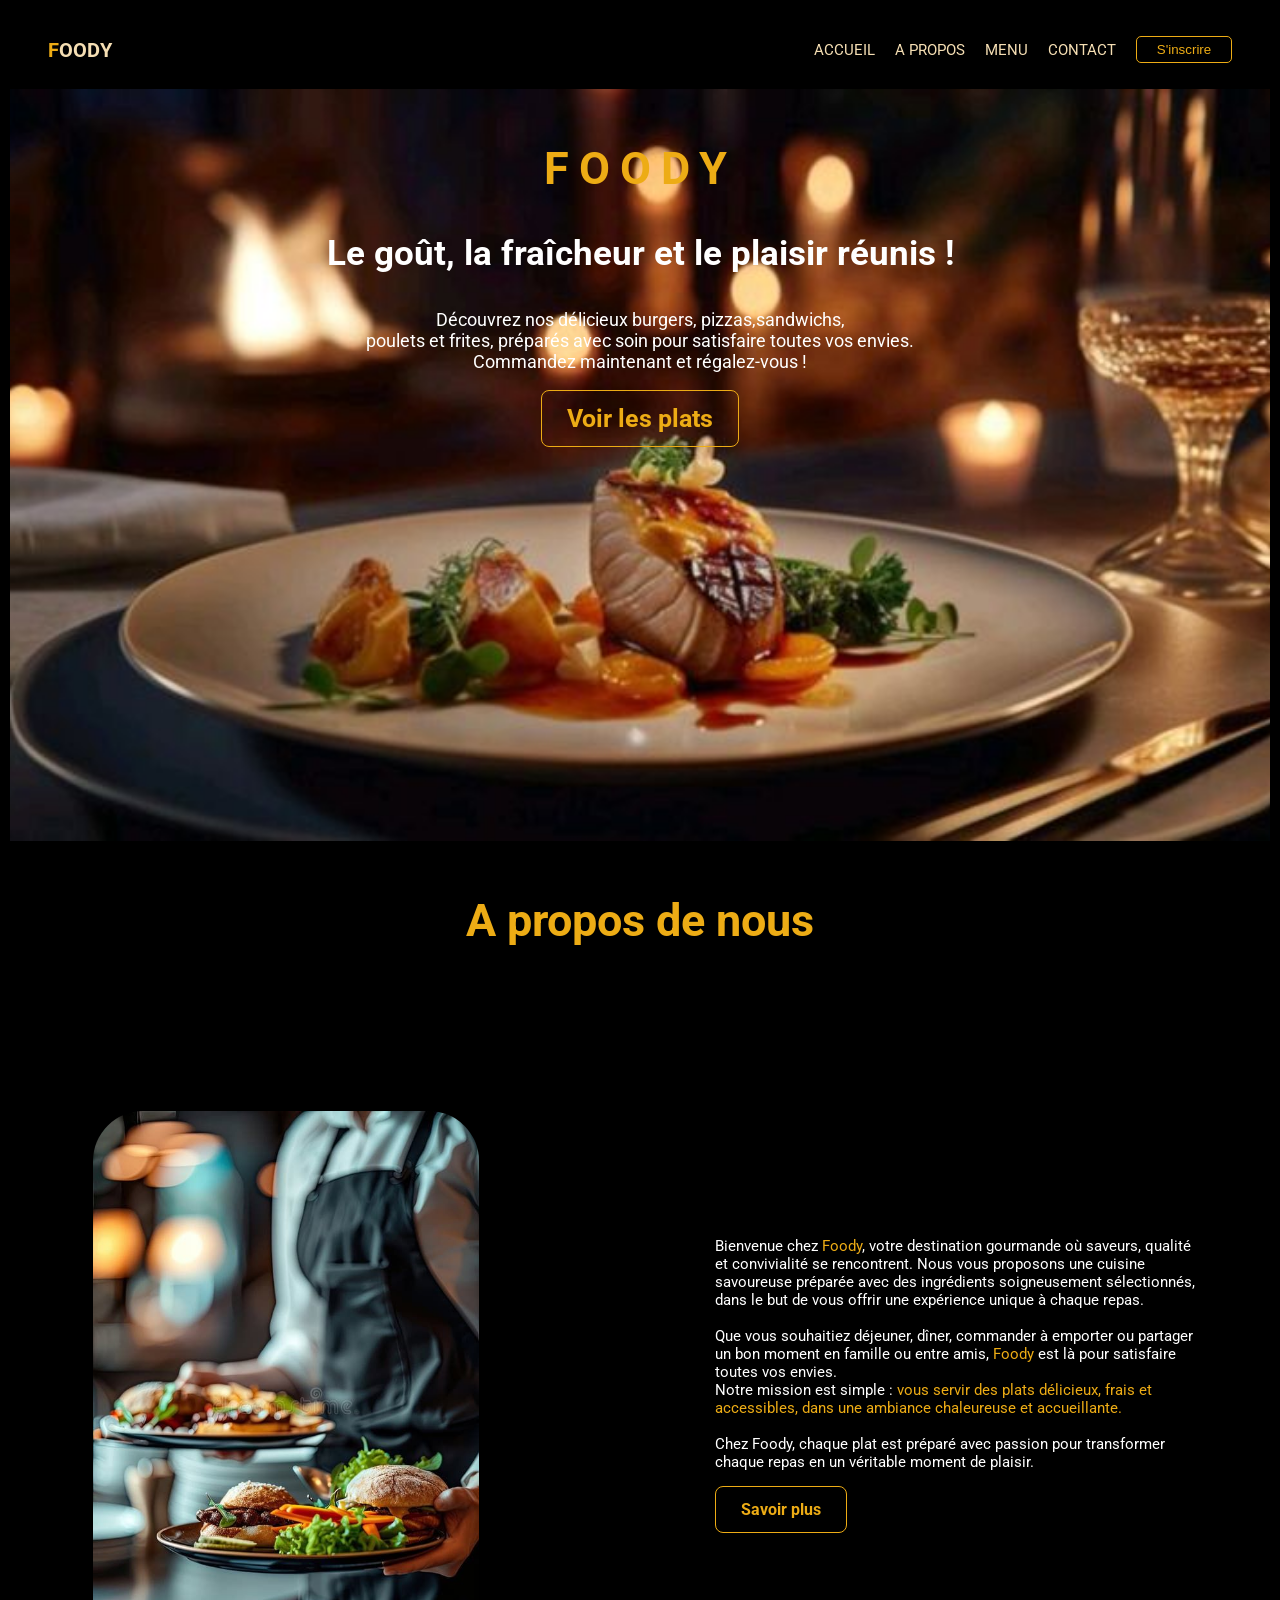
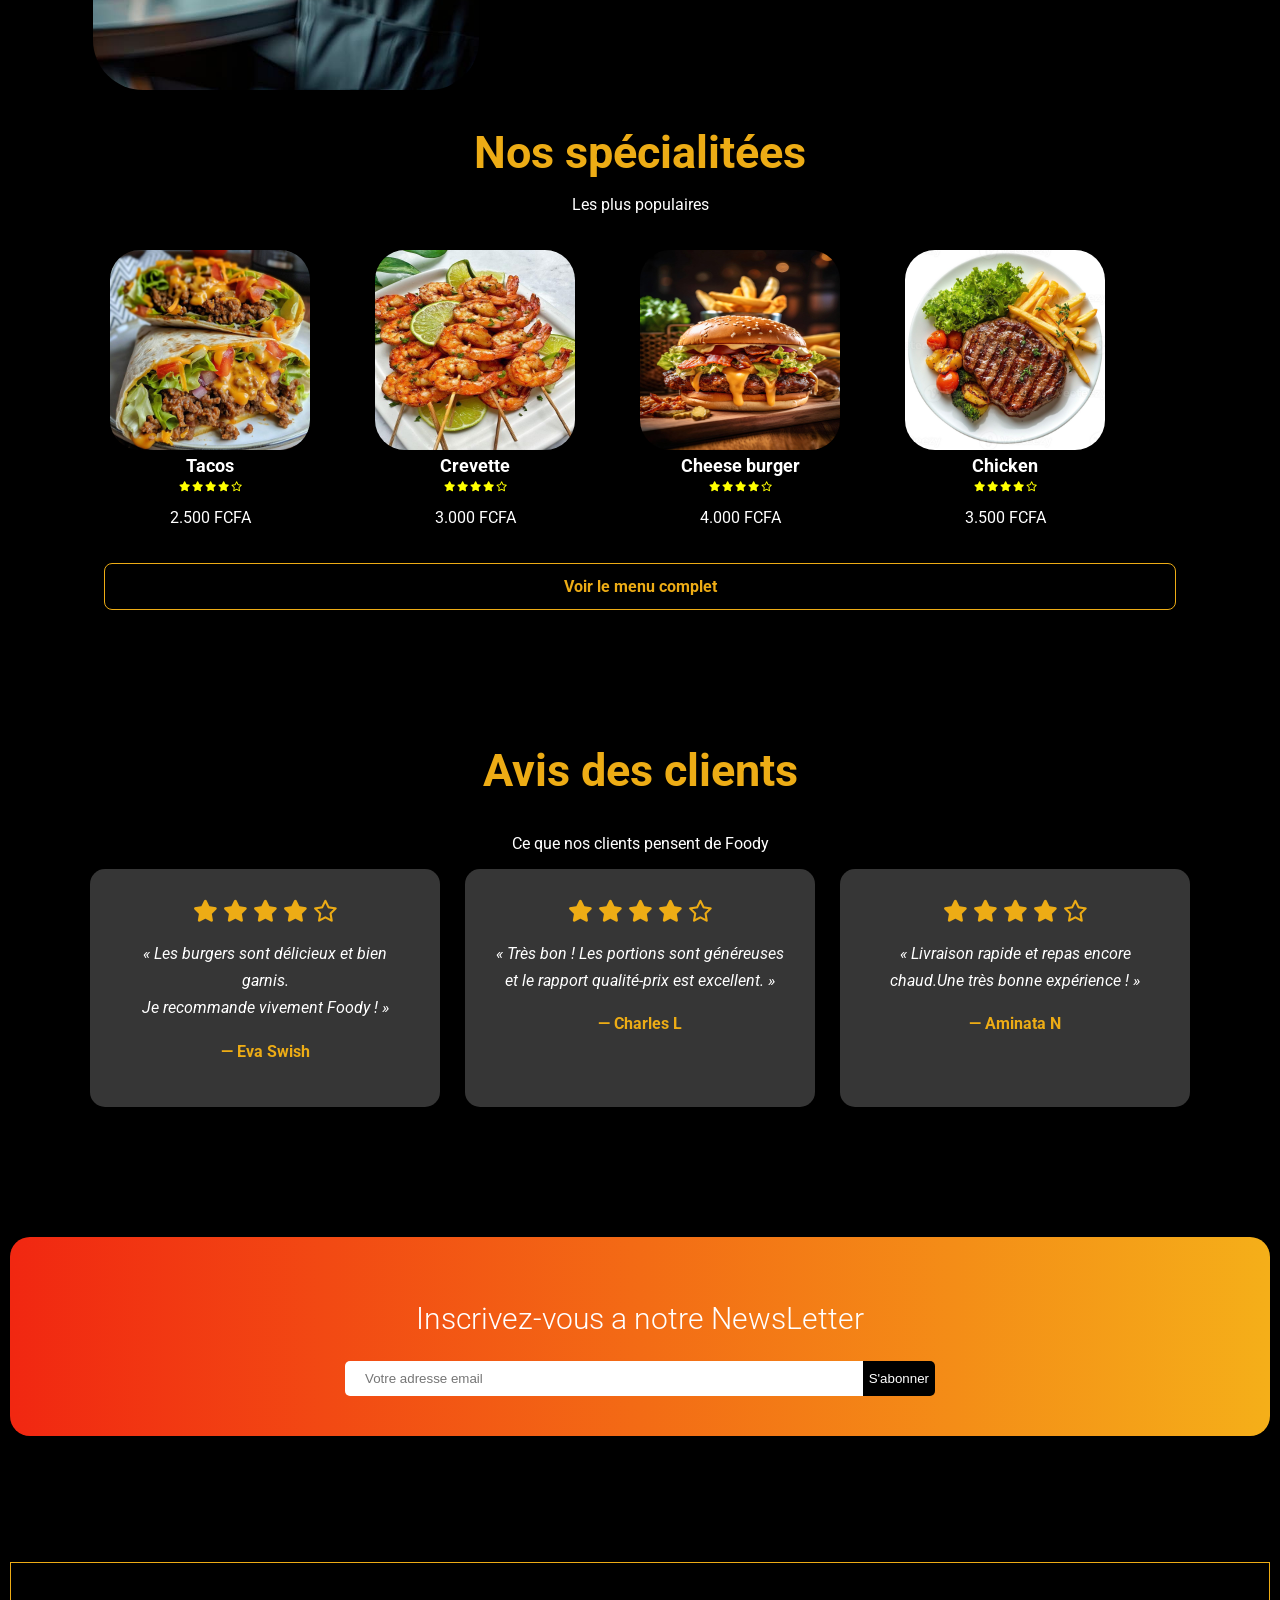
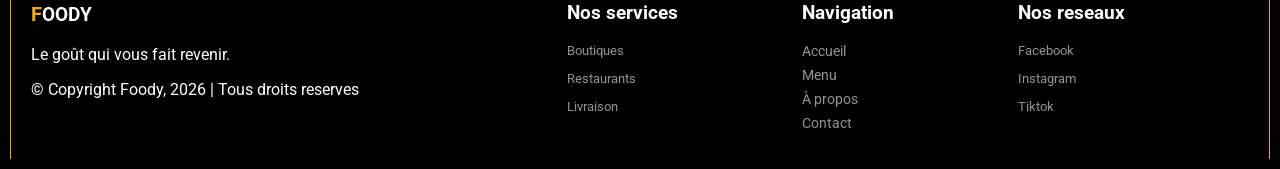
==== index.html @ c6776c09 "Premier commit du site Foody" ====
<!DOCTYPE html>
<html lang="en">
<head>
    <meta charset="UTF-8">
    <meta name="viewport" content="width=device-width, initial-scale=1.0">
    <title>Foody</title>
    <link rel="stylesheet" href="style.css">
    <link rel="stylesheet" href="https://cdnjs.cloudflare.com/ajax/libs/font-awesome/6.7.2/css/all.min.css">
</head>
<body>

    <header>
        <!-- Bouton hamburger -->
        <button class="menu-toggle" id="menu-toggle" onclick="mobile()">
            <i class="fa-solid fa-bars"></i>
        </button>
        <nav id="nav" class="nav">
            <h1><span>F</span>OODY</h1>
            <ul>
                <a href="index.html"><li>Accueil</li></a>
                <a href="apropos.html"><li>A propos</li></a>
                <a href="menu.html"><li>Menu</li></a>
                <a href="contact.html"><li>Contact</li></a>
                <button>S'inscrire</button>
            </ul>
        </nav>
    </header>

    <section class="index" id="index" >
        <div class="info">
            <h2>FOODY</h2>
            <h3>Le goût, la fraîcheur et le plaisir réunis !</h3>
            <p>
                Découvrez nos délicieux burgers, pizzas,sandwichs,<br> poulets et frites,
                préparés avec soin pour satisfaire toutes vos envies.<br>
                Commandez maintenant et régalez-vous !
            </p>
            <a href="menu.html">Voir les plats</a>
        </div>
    </section>
    
    <section class="a-propos">
        <h2>A propos de nous</h2>
        <div class="apropos"> 
            <div class="left">
                <img src="images/propos.jpg" alt="a propos" width="70%">
            </div>
            <div class="right">
                <p class="desc">
                    Bienvenue chez <span>Foody</span>, votre destination gourmande où saveurs, qualité et convivialité se rencontrent.
                    Nous vous proposons une cuisine savoureuse préparée avec des ingrédients soigneusement sélectionnés,
                    dans le but de vous offrir une expérience unique à chaque repas.<br><br>
                    Que vous souhaitiez déjeuner, dîner, commander à emporter ou partager un bon moment en famille ou entre amis,
                    <span>Foody</span> est là pour satisfaire toutes vos envies.<br>
                    Notre mission est simple : <span>vous servir des plats délicieux, frais et accessibles, dans une ambiance chaleureuse et accueillante.</span>
                    <br><br>Chez Foody, chaque plat est préparé avec passion pour transformer chaque repas en un véritable moment de plaisir.
                </p>
                <a href="apropos.html">Savoir plus</a>
            </div>
        </div>
    </section>

    <section id="menu" class="menu">
        <h2>Nos spécialitées</h2>
        <p>Les plus populaires</p>
        <div class="cards">
            <div class="card">
                <img src="images/tacos.jpg" alt="" width="100px">
                <h3>Tacos</h3>
                <div class="icons">
                    <i class="fa-solid fa-star"></i>
                    <i class="fa-solid fa-star"></i>
                    <i class="fa-solid fa-star"></i>
                    <i class="fa-solid fa-star"></i>
                    <i class="fa-regular fa-star"></i>
                </div>
                <p class="prix"> 2.500 FCFA</p>
            </div>
            <div class="card">
                <img src="images/crevette.jpg" alt="" width="100px">
                <h3>Crevette</h3>
                <div class="icons">
                    <i class="fa-solid fa-star"></i>
                    <i class="fa-solid fa-star"></i>
                    <i class="fa-solid fa-star"></i>
                    <i class="fa-solid fa-star"></i>
                    <i class="fa-regular fa-star"></i>
                </div>
                <p class="prix"> 3.000 FCFA</p>
            </div>
            <div class="card">
                <img src="images/cheesse burger.jpg" alt="" width="100px">
                <h3>Cheese burger</h3>
                <div class="icons">
                    <i class="fa-solid fa-star"></i>
                    <i class="fa-solid fa-star"></i>
                    <i class="fa-solid fa-star"></i>
                    <i class="fa-solid fa-star"></i>
                    <i class="fa-regular fa-star"></i>
                </div>
                <p class="prix"> 4.000 FCFA</p>
            </div>
            <div class="card">
                <img src="images/chicken.jpg" alt="" width="100px">
                <h3>Chicken</h3>
                <div class="icons">
                    <i class="fa-solid fa-star"></i>
                    <i class="fa-solid fa-star"></i>
                    <i class="fa-solid fa-star"></i>
                    <i class="fa-solid fa-star"></i>
                    <i class="fa-regular fa-star"></i>
                </div>
                <p class="prix"> 3.500 FCFA</p>
            </div>
        </div>
        <a href="menu.html">Voir le menu complet</a>
    </section>
          
    <section class="temoignages">
        <h2>Avis des clients</h2>
        <p> Ce que nos clients pensent de Foody</p>
        <div class="contenu">
           <div class="avis">
                <div class="icons">
                    <i class="fa-solid fa-star"></i>
                    <i class="fa-solid fa-star"></i>
                    <i class="fa-solid fa-star"></i>
                    <i class="fa-solid fa-star"></i>
                    <i class="fa-regular fa-star"></i>
                </div>
                <p> « Les burgers sont délicieux et bien garnis.<br>Je recommande vivement Foody ! »</p>
                <h3>&mdash; Eva Swish</h3>
            </div>
            <div class="avis">
                <div class="icons">
                    <i class="fa-solid fa-star"></i>
                    <i class="fa-solid fa-star"></i>
                    <i class="fa-solid fa-star"></i>
                    <i class="fa-solid fa-star"></i>
                    <i class="fa-regular fa-star"></i>
                </div>
                <p>« Très bon ! Les portions sont généreuses et le rapport qualité-prix est excellent. »</p>
                <h3>&mdash; Charles L</h3>
            </div>
            <div class="avis">
                <div class="icons">
                    <i class="fa-solid fa-star"></i>
                    <i class="fa-solid fa-star"></i>
                    <i class="fa-solid fa-star"></i>
                    <i class="fa-solid fa-star"></i>
                    <i class="fa-regular fa-star"></i>
                </div>
                <p>« Livraison rapide et repas encore chaud.Une très bonne expérience ! »</p>
                <h3>&mdash; Aminata N</h3>
            </div>
       </div>
    </section>

    <section id="abonnement" class="abonnement">
        <h1>Inscrivez-vous a notre NewsLetter</h1>
        <form action="abonnement.php">
            <input type="email" name="email" id="email" placeholder="Votre adresse email">
            <button>S'abonner</button>
        </form>
    </section>

    <footer>
        <div class="colums_iomportant">
            <h3><span>F</span>OODY</h3>
            <p>Le goût qui vous fait revenir.</p>
            <p>&copy; Copyright Foody, 2026 | Tous droits reserves</p>
        </div>
        <div class="colums">
            <h3>Nos services</h3>
            <p>Boutiques</p>
            <p>Restaurants</p>
            <p>Livraison</p>
        </div>
        <div class="colums">
            <h3>Navigation</h3>
            <a href="index.html">Accueil</a>
            <a href="menu.html">Menu</a>
            <a href="apropos.html">À propos</a>
            <a href="contact.html">Contact</a>
        </div>
        <div class="colums">
            <h3>Nos reseaux</h3>
            <p>Facebook</p>
            <p>Instagram</p>
            <p>Tiktok</p>
        </div>
    </footer>

    <script>
        function mobile(){
            var x = document.getElementById('nav');
            if(x.className === 'nav'){
                x.className += ' responsive';
            }else{
                x.className = 'nav';
            }
        }
    </script>

</body>
</html>
---- style.css ----
@import url('https://fonts.googleapis.com/css2?family=Roboto:ital,wght@0,100..900;1,100..900&display=swap');

:root{
    --beige:#edac15;
    --white:#ffffff;
    --grey:#949391;
}

body{
     font-family: "Roboto", sans-serif;
     margin: 0;
     padding: 10px;
     color: wheat;
     background-color:black;
}
span{
    color: #edac15;
}
/*----------navbar------------*/
.menu-toggle {
    display: none;
}
nav{
    display: flex;
    padding: 10px 3%;
    justify-content: space-between;
    align-items: center;
    position: sticky;
    top: 0;
    z-index: 1;
    overscroll-behavior: contain;
}
nav h1{
    font-size: 20px;
}
nav h1 span{
    color:var(--beige);
}
nav ul{
   display: flex;
   align-items: center;
   list-style-type: none;
}
nav ul a{
    text-decoration: none;
    color: inherit;
}
nav ul li{
    margin-right: 20px;
    text-transform: uppercase;
    cursor: pointer;
    font-size: 15px;
}
nav ul li:hover{
    color:var(--beige);
}
nav ul button{
    padding: 5px 20px;
    color: var(--beige);
    background-color: inherit;
    border: 1px solid var(--beige);
    border-radius: 5px;
    cursor: pointer;
    transition: all 0.5s;
}
nav ul button:hover{
    background-color: var(--beige);
    color: var(--white);
}
/*------------Acceuil----------------*/
section{
    padding: 1rem 5%;
}
.index{
    gap: 30px;
    min-height: 80vh;
    align-items: center;
    background-image:url(images/background.jpg);
    background-position: center;
    background-repeat: no-repeat;
    background-size: cover;
}
.index .info{
    text-align: center;
    font-size: 18px;
    color: var(--white);
}
.index .info h2{
    font-size: 45px;
    font-weight: bold;
    color: var(--beige);
    letter-spacing: 10px;
}
.index .info h3{
    font-size: 35px;
    color: var(--white);
}
.index .info a {
    display: inline-block;
    text-decoration: none;
    padding: 13px 25px;
    background:none;
    color:var(--beige);
    border-radius: 8px;
    font-weight: bold;
    cursor: pointer;
    font-size: 25px;
    z-index: 0;
    position: relative;
    overflow: hidden;
    transition: 0.3s;
    border: 1px solid var(--beige);
}
.index .info a:before{
    content:'';
    position: absolute;
    top: 0; right: 0;
    width: 0%; 
    height: 100%;
    background-color: var(--beige);
    transition: .3s linear;
    z-index: -1;
}
.index .info a:hover::before{
    width: 100%;
    left: 0;
}
.index .info a:hover{
    transform: translateY(-3px);
    color: var(--white);
    background-color: var(--beige);
}
.temoignages{
    padding: 80px 6%;
}
.temoignages h2{
    text-align: center;
    font-size: 45px;
    color: var(--beige);
}
.temoignages p{
    text-align: center;
    color: var(--white);
}
.temoignages .contenu{
    max-width: 1100px;
    margin: auto;
    display: grid;
    grid-template-columns: repeat(3, 1fr);
    gap: 25px;
}
.temoignages .contenu .avis{
    background-color: #ffffff36;
    padding: 30px;
    border-radius: 15px;
    box-shadow: 0 5px 20px rgba(0, 0, 0, 0.08);
    text-align: center;
}
.temoignages .contenu .avis p{
    color:var(--white);
    line-height: 1.7;
    font-style: italic;
}
.temoignages .contenu .avis h3{
    margin-top: 20px;
    font-size: 16px;
    color: var(--beige);
}
.temoignages .contenu .avis .icons{
    color:var(--beige);
    font-size: 22px;
    margin-bottom: 15px;
}
.temoignages .contenu p{
    color: var(--white);
}
/*-----------------apropos------------------*/
.a-propos h2{
    color: var(--beige);
    font-size: 45px;
    text-align: center;
}
#apropos .titre-apropos h2{
    text-align: center;
    font-size: 45px;
    color: var(--beige);
}
#apropos .titre-apropos p{
    text-align: center;
    color: var(--grey);
}
.apropos-header{
    height: 400px;
    background-image: url(images/app.jpg);
    background-repeat: no-repeat;
    background-position: bottom;
    background-size: cover;
    filter: brightness(50%);
}
.apropos{
    display: grid;
    margin-top:10%;
    margin-left: 20px;
    grid-template-columns: repeat(2, 1fr);
    grid-template-rows: 1fr;
    grid-column-gap: 10px;
    grid-row-gap: 0px;
    align-items: center;
    justify-content: center;
}
.apropos .left{
    grid-area: 1 / 1 / 2 / 2; ;
}
.apropos h1{
    color: var(--beige);
    font-size: 35px;
}
.apropos .desc{
    color: var(--white);
    font-size: 15px;
}
.apropos .right{
    margin-left: 60px;
    grid-area: 1 / 2 / 2 / 3; 
}
.apropos .right img ,
.apropos .left img{
    border-radius: 50px;
    margin-top: 50px;
}
.apropos .right a ,
.apropos .left a {
    display: inline-block;
    text-decoration: none;
    padding: 13px 25px;
    background-color:none;
    color:var(--beige);
    border-radius: 8px;
    font-weight: bold;
    transition: 0.3s;
    border: 1px solid var(--beige);
}
.apropos .right a:hover ,
.apropos .left a:hover {
    transform: translateY(-3px);
    color: var(--white);
    background-color: var(--beige);
}
/*-------team----------*/
.team {
    padding: 80px 6%;
}
.team-header {
    text-align: center;
    max-width: 700px;
    margin: 0 auto 50px;
}
.team-header p {
    color:var(--beige);
    font-size: 14px;
    font-weight: bold;
    letter-spacing: 2px;
}
.team-header h2 {
    font-size: 36px;
    margin: 10px 0 15px;
    color:var(--white);
}
.team-header span {
    color:var(--grey);
    line-height: 1.7;
}
.team-container {
    max-width: 1100px;
    margin: auto;
    display: grid;
    grid-template-columns: repeat(3, 1fr);
    gap: 30px;
}
.team-card {
    background-color: #ffffff36;
    border-radius: 15px;
    overflow: hidden;
    box-shadow: 0 5px 20px rgba(0, 0, 0, 0.08);
    transition: 0.3s;
}
.team-card:hover {
    transform: translateY(-8px);
    box-shadow: 0 10px 30px rgba(0, 0, 0, 0.15);
}
.team-image {
    width: 100%;
    height: 300px;
    overflow: hidden;
}
.team-image img {
    width: 100%;
    height: 100%;
    object-fit: cover;
    display: block;
    transition: 0.4s;
}
.team-card:hover .team-image img {
    transform: scale(1.05);
}
.team-content {
    padding: 22px;
    text-align: center;
}
.team-content h3 {
    font-size: 21px;
    margin-bottom: 6px;
}
.team-content p {
    color:var(--beige);
    font-size: 14px;
    margin-bottom: 18px;
}
.team-socials {
    display: flex;
    justify-content: center;
    gap: 10px;
}
.team-socials a {
    width: 38px;
    height: 38px;
    display: flex;
    align-items: center;
    justify-content: center;
    border-radius: 50%;
    background-color:var(--beige);
    color:var(--white);
    transition: 0.3s;
    text-decoration: none;
}
.team-socials a:hover {
    background-color:var(--white);
    color:var(--beige);
    transform: translateY(-3px);
}
/*----------newletter----------*/
.abonnement{
   margin-top: 50px;
   margin-bottom: 30px;
   background:linear-gradient(to right, #f12711, #f5af19);
   padding: 40px;
   border-radius: 20px;     
   display: flex;
   flex-direction: column;
   align-items: center;
}
.abonnement h1{
    color: var(--white);
    font-size: 30px;
    font-weight: 300;
    text-align: center;
}
.abonnement form{
    display: flex;
    width: 50%;
}
.abonnement form input{
    width: 100%;
    padding: 10px 20px;
    border: none;
    border-top-left-radius: 5px;
    border-bottom-left-radius: 5px;
    outline: none;
}
.abonnement form button{
    color: var(--white);
    border: none;
    background-color: black;
    border-top-right-radius: 5px;
    border-bottom-right-radius: 5px;
    cursor: pointer;
}
/*menu sur l'accueil*/
.menu{ 
    display:flex;
    flex-direction: column;
    justify-content: center;
    align-items: center;
    border-radius: 10px;
}
.menu h2{
    margin: 0;
    font-size: 45px;
    text-align: center;
    color: var(--beige);
}
.menu p{
    color: var(--white);
}
.menu .cards{
    display: flex;
    flex-wrap: wrap;
    margin-top: 20px;
}
.menu .cards .card{
    margin-right: 65px;
    display: flex;
    flex-direction: column;
    align-items: center;
}
.menu .cards .card h3{
    margin: 5px;
    font-size: 18px;
    color: var(--white);
}
.menu .cards .card .icons {
    color:yellow;
    font-size: 10px;
}
.menu .cards .card img{
    width: 200px;
    height: 200px;
    border-radius: 30px;
}
.menu a{
    width: 90%;
    margin-top: 20px;
    padding: 13px;
    text-align: center;
    display: inline-block;
    text-decoration: none;
    padding: 13px 25px;
    background-color:none;
    color:var(--beige);
    border-radius: 8px;
    font-weight: bold;
    transition: 0.3s;
    cursor: pointer;
    border: 1px solid var(--beige);
}
.menu a:hover {
    transform: translateY(-3px);
    color: var(--white);
    background-color: var(--beige);
}

/*-----------------page menu------------------*/
.menu-header{
    height: 400px;
    background-image: url(images/app.jpg);
    background-repeat: no-repeat;
    background-position: bottom;
    background-size: cover;
    filter: brightness(50%); 
}
.titre{
    padding: 0 10px 30px 10px;
    display: grid;
    grid-template-columns: repeat(auto-fit, minmax(350px, 1fr));
    grid-gap: 20px 10px;
}
.titre .info {
    text-align: center;
    color: var(--white);
    background-color: var(--beige);
    margin-bottom: 30px;
    padding: 30px 0;
    grid-column: 1 / -1;
}
.titre .info h1{
    font-weight: 300;
    font-size: 30px;
    letter-spacing: 10px;
    margin-bottom: 10px;
    text-transform: uppercase;
}
.menu-title{
    text-align: center;
    margin-bottom: 40px;
}
.menu-title p{
    font-size: 16px;
    color: var(--white);
}
.menu-title h2{
    font-size: 40px;
    margin: 10px 0;
    color: var(--beige);
}
.menu-title{
    display: block;
    max-width: 600px;
    margin: auto;
    color:var(--grey);
    line-height: 1.6;
}
.categories {
    display: flex;
    justify-content: center;
    flex-wrap: wrap;
    gap: 12px;
    margin-bottom: 50px;
}
.categories button {
    border: none;
    background-color:var(--white);
    padding: 12px 22px;
    border-radius: 30px;
    cursor: pointer;
    font-size: 15px;
    box-shadow: 0 3px 10px rgba(0, 0, 0, 0.08);
    transition: 0.3s;
}
.categories button:hover,
.categories button.active {
    background-color:var(--beige);
    color:var(--white);
}
.menu-container {
    max-width: 1200px;
    margin: auto;
    display: grid;
    grid-template-columns: repeat(3, 1fr);
    gap: 30px;
}
.menu-card{
    background-color: #ffffff36;
    border-radius: 18px;
    overflow: hidden;
    box-shadow: 0 5px 20px rgba(0, 0, 0, 0.08);
    transition: 0.3s;
}
.menu-card:hover {
    transform: translateY(-5px);
    box-shadow: 0 10px 30px rgba(0, 0, 0, 0.15);
}
.menu-card img {
    width: 100%;
    height: 290px;
    object-fit: cover;
    display: block;
}
.card-content {
    padding: 20px;
}
.card-title {
    gap: 15px;
    display: flex;
    align-items: center;
    justify-content: space-between;
}
.card-title h3 {
    color: var(--beige);
    font-size: 20px;
}
.card-title strong {
    color: var(--grey);
    white-space: nowrap;
}
.card-content p {
    color:var(--white);
    font-size: 14px;
    line-height: 1.6;
    margin-top: 10px;
}
.card-content .btn {
    width: 100%;
    margin-top: 20px;
    padding: 13px;
    border: none;
    border-radius: 10px;
    color:var(--beige);
    font-size: 15px;
    font-weight: bold;
    cursor: pointer;
    transition: 0.3s;
}
.card-content .btn:hover {
    color: var(--white);
    background-color:var(--beige);
}
.aide {
    padding: 50px 7%;
}
.aide-content {
    max-width: 1100px;
    margin: auto;
    padding: 35px 45px;
    display: flex;
    align-items: center;
    justify-content: space-between;
    gap: 30px;
    border: 1px solid var(--beige);
    border-radius: 15px;
    background-color: #ffffff0a;
}
.aide-icon {
    width: 60px;
    height: 60px;
    display: flex;
    align-items: center;
    justify-content: center;
    border-radius: 50%;
    background-color: var(--beige);
    color: var(--white);
    font-size: 25px;
}
.aide-text h2 {
    color: var(--white);
    font-size: 25px;
    margin-bottom: 8px;
}
.aide-text p {
    color: var(--grey);
    margin-bottom: 15px;
}
.aide-contact {
    display: flex;
    gap: 25px;
}
.aide-contact span {
    color: var(--white);
    font-size: 14px;
}
.aide-contact i {
    color: var(--beige);
    margin-right: 7px;
}
.aide-btn {
    display: inline-block;
    padding: 12px 22px;
    text-decoration: none;
    color: var(--white);
    background-color: var(--beige);
    border-radius: 8px;
    font-weight: bold;
    transition: 0.3s;
}
.aide-btn:hover {
    background-color: var(--white);
    color: var(--beige);
    transform: translateY(-3px);
}

/*-----------------page contact------------------*/
.contact-header{
    height: 400px;
    background-image: url(images/app.jpg);
    background-repeat: no-repeat;
    background-position: bottom;
    background-size: cover;
    filter: brightness(50%);
}
.contactheader{
    text-align: center;
    padding: 20px 60px;
}
.contactheader p {
    color:var(--beige);
    font-size: 14px;
    font-weight: bold;
    letter-spacing: 2px;
}
.contactheader h2{
    max-width: 750px;
    margin: 12px auto;
    font-size: 42px;
    color: var(--white);
}
.contactheader span {
    display: block;
    max-width: 650px;
    margin: auto;
    color: #777;
    line-height: 1.7;
}
.contact-container{
   max-width: 1150px;
   margin: 80px auto;
   padding: 0 25px;
   display: grid;
   grid-template-columns: 1fr 1fr;
   gap: 70px;
}
.contact-info h2,
.contact-form h3 {
    font-size: 28px;
    color: var(--beige);
    margin-bottom: 15px;
}
.info-description {
    color: #777;
    line-height: 1.7;
    margin-bottom: 30px;
}
.info-card {
    display: flex;
    align-items: center;
    gap: 18px;
    margin-bottom: 25px;
}
.info-icon {
    width: 50px;
    height: 50px;
    display: flex;
    align-items: center;
    justify-content: center;
    background-color: #fff7ed;
    border-radius: 50%;
    font-size: 21px;
    color:var(--beige);
}
.info-card h3 {
    font-size: 16px;
    color:var(--white);
    margin-bottom: 5px;
}
.info-card p {
    color: #777;
    font-size: 14px;
}
.whatsapp-button {
    display: inline-block;
    text-decoration: none;
    margin-top: 10px;
    padding: 13px 20px;
    border-radius: 8px;
    background-color: #25d366;
    color: white;
    font-weight: bold;
    transition: 0.3s;
}
.whatsapp-button:hover {
    transform: translateY(-2px);
}
.contact-form {
    padding: 15px;
    color:var(--grey);
    border-radius: 15px;
    background-color:rgba(241, 245, 192, 0.1);
    box-shadow: 0 5px 25px rgba(0, 0, 0, 0.08);
}
.input-group {
    display: flex;
    flex-direction: column;
    margin-bottom: 18px;
}
.input-group label {
    margin-bottom: 7px;
    font-size: 14px;
    font-weight: bold;
}
.input-group input,
.input-group textarea {
    width: 90%;
    padding: 13px 15px;
    border: 1px solid #ddd;
    border-radius: 8px;
    font-family: inherit;
    font-size: 14px;
    outline: none;
    transition: 0.3s;
}
.input-group input:focus,
.input-group textarea:focus {
    border-color: #f97316;
    box-shadow: 0 0 0 3px rgba(249, 115, 22, 0.1);
}
.input-group textarea {
    resize: vertical;
}
.submit-button {
    width: 100%;
    padding: 14px;
    border: none;
    border-radius: 8px;
    background-color:var(--beige);
    color: white;
    font-size: 15px;
    font-weight: bold;
    cursor: pointer;
    transition: 0.3s;
}
.submit-button:hover {
    color:var(--beige);
    background-color: var(--white);
}

/*------ LOCALISATION ------*/
.localisation {
    padding: 50px 6%;
}
.location-header {
    text-align: center;
    margin-bottom: 35px;
}
.localisation p {
    color:var(--beige);
    font-size: 14px;
    font-weight: bold;
    letter-spacing: 2px;
}
.localisation h2 {
    color: var(--white);
    font-size: 34px;
    margin: 10px 0;
}
.map {
    max-width: 1100px;
    height: 400px;
    margin: auto;
    overflow: hidden;
    border-radius: 10px;
    box-shadow: 0 5px 20px rgba(0, 0, 0, 0.1);
}
.map iframe {
    width: 100%;
    height: 100%;
    border: 0;
}

/*------CTA-------*/
.invitation {
    color: white;
    border-radius: 20px;
    text-align: center;
    padding: 80px 20px;
    background:linear-gradient(to right, #f12711, #f5af19);
}
.invitation h2 {
    font-size: 34px;
    margin-bottom: 10px;
}
.invitation p {
    margin-bottom: 25px;
}
.invitation a {
    display: inline-block;
    text-decoration: none;
    padding: 13px 25px;
    background-color:var(--white);
    color:var(--beige);
    border-radius: 8px;
    font-weight: bold;
    transition: 0.3s;
}
.invitation a:hover {
    transform: translateY(-3px);
}

/*----------footer---------*/
footer{
    margin-top: 10%;
    display: flex;
    padding: 20px;
    color: var(--white);
    border: 1px solid var(--beige);
    border-bottom: none;
    overscroll-behavior: contain;
}
footer span{
    color: var(--beige);
    font-size: 20px;
}
footer .colums{
    margin-right: 20px;
    flex-grow:1;
}
footer .colums p{
    color: var(--grey);
    font-size: 13px;
    cursor: pointer;
}
footer .colums p:hover{
    color: var(--beige);
}
footer .colums_iomportant{
    flex-grow:2;
}
footer .colums a {
    display: block;
    color:var(--grey);
    margin-bottom: 8px;
    font-size: 14px;
    transition: 0.3s;
    text-decoration: none;
}
footer .colums a:hover {
    color:var(--beige);
}

/*----------------------responsivite--------------------------*/
@media (max-width:768px) {
    .index{
        flex-wrap: wrap;
    }
}
@media(max-width: 991px) {
   html{
       font-size: 14px;
   }
   header{
       padding: 2rem;
   }
   section{
       padding: 2rem ;
   }
}
/* ==============================PAGE ACCUEIL================================= */
.menu-toggle {
    display: none;
}
@media screen and (max-width: 900px) {
    .menu-toggle {
        display: block;
        position: absolute;
        right: 25px;
        top: 20px;
        background: none;
        border: none;
        font-size: 25px;
        color:var(--beige);
        cursor: pointer;
        z-index: 1001;
    }
    .nav {
        position: relative;
        width: 100%;
    }
    .nav ul {
        display: none;
    }
    .nav.responsive ul {
        display: flex;
        flex-direction: row; 
        justify-content: center;
        align-items: center;
        gap: 15px;
        position: absolute;
        top: 70px;
        left: 0;
        width: 100%;
        padding: 20px 10px;
        background-color:none;
        box-shadow: 0 5px 15px rgba(0, 0, 0, 0.1);
        z-index: 1000;
    }
    .nav.responsive ul li {
        list-style: none;
    }
    .nav.responsive ul a {
        white-space: nowrap;
        font-size: 14px;
    }
    .apropos {
        flex-direction: column;
        align-items: center;
        gap: 40px;
    }
    .left,
    .right {
        width: 100%;
        text-align: center;
    }
    .left img {
        width: 80%;
    }
    .cards {
        grid-template-columns: repeat(2, 1fr);
    }
    .contenu {
        grid-template-columns: repeat(2, 1fr);
    }
    footer {
        grid-template-columns: repeat(2, 1fr);
    }
}
@media (max-width: 800px) {
    .temoignages .contenu {
        grid-template-columns: 1fr;
    }
}
@media screen and (max-width: 600px) {
    header {
        min-height: 70px;
    }
    .nav h1 {
        font-size: 25px;
    }
    .menu-toggle {
        right: 20px;
        top: 18px;
    }
    .nav.responsive ul {
        top: 60px;
        gap: 4px;
        padding: 15px 5px;
    }
    .nav.responsive ul a {
        width: 100%;
        text-align: center;
        padding: 10px;
        font-size: 3px;
    }
    .nav.responsive ul button {
        font-size: 10px;
        padding: 7px 10px;
    }
    .index {
        min-height: 80vh;
        padding: 80px 20px;
        display: flex;
        align-items: center;
        justify-content: center;
        text-align: center;
    }
    .info {
        width: 100%;
    }
    .info h2 {
        font-size: 40px;
    }
    .info h3 {
        font-size: 22px;
    }
    .info p {
        font-size: 15px;
        line-height: 1.7;
    }
    .info p br {
        display: none;
    }
    .a-propos {
        padding: 60px 20px;
    }
    .a-propos h2 {
        font-size: 30px;
    }
    .apropos {
        flex-direction: column;
    }
    .left,
    .right {
        width: 100%;
    }
    .left img {
        width: 100%;
    }
    .desc {
        font-size: 15px;
        line-height: 1.7;
        text-align: justify;
    }
    .menu {
        padding: 60px 20px;
    }
    .menu h2 {
        font-size: 30px;
    }
    .cards {
        grid-template-columns: 1fr;
        gap: 25px;
    }
    .card img {
        width: 100%;
        height: 220px;
        object-fit: cover;
    }
    .temoignages {
        padding: 60px 20px;
    }
    .temoignages h2 {
        font-size: 30px;
    }
    .contenu {
        grid-template-columns: 1fr;
        gap: 20px;
    }
    .avis {
        padding: 25px 20px;
    }
    .abonnement {
        padding: 60px 20px;
    }
    .abonnement h1 {
        font-size: 28px;
        text-align: center;
    }
    .abonnement form {
        flex-direction: column;
        width: 100%;
    }
    .abonnement input {
        width: 100%;
    }
    .abonnement button {
        width: 100%;
    }
}
/* ==============================PAGE À PROPOS================================= */
@media screen and (max-width: 850px) {
    #apropos .titre-apropos h2 {
        font-size: 38px;
    }
    .apropos {
        grid-template-columns: 1fr;
        gap: 30px;
        margin: 80px 30px 0;
    }
    .apropos .left,
    .apropos .right {
        grid-area: auto;
        width: 100%;
        margin-left: 0;
    }
    .apropos .right {
        text-align: center;
    }
    .apropos .left img,
    .apropos .right img {
        width: 100%;
        max-width: 450px;
        height: auto;
    }
    .apropos h1 {
        font-size: 30px;
    }
    .apropos .desc {
        font-size: 15px;
        line-height: 1.7;
    }
    .team-container {
        grid-template-columns: repeat(2, 1fr);
    }
}
@media screen and (max-width: 600px) {
    .apropos-header {
        height: 250px;
        background-position: center;
    }
    #apropos .titre-apropos {
        padding: 0 20px;
    }
    #apropos .titre-apropos h2 {
        font-size: 30px;
    }
    #apropos .titre-apropos p {
        font-size: 14px;
        line-height: 1.6;
    }
    .apropos {
        display: flex;
        flex-direction: column;
        margin: 60px 20px 0;
        gap: 30px;
    }
    .apropos .left,
    .apropos .right {
        width: 100%;
        margin-left: 0;
    }
    .apropos h1 {
        font-size: 28px;
    }
    .apropos .desc {
        font-size: 14px;
        line-height: 1.8;
        text-align: justify;
    }
    .apropos .left img,
    .apropos .right img {
        width: 100%;
        max-width: 100%;
        height: auto;
        margin-top: 20px;
        border-radius: 25px;
    }
    .apropos .left a,
    .apropos .right a {
        margin-top: 10px;
        padding: 11px 20px;
    }
    .team {
        padding: 60px 20px;
    }
    .team-header h2 {
        font-size: 28px;
    }
    .team-container {
        grid-template-columns: 1fr;
    }
    .team-image {
        height: 280px;
    }
}
/* ==============================PAGE MENU================================= */
@media (max-width: 900px) {
    .menu-container {
        grid-template-columns: repeat(2, 1fr);
    }
    .menu-header h2 {
        font-size: 32px;
    }
}
@media (max-width: 600px) {
    .menu-section {
        padding: 50px 20px;
    }
    .menu-container {
        grid-template-columns: 1fr;
    }
    .menu-header h2 {
        font-size: 28px;
    }
    .menu-card img {
        height: 220px;
    }
}
@media screen and (max-width: 850px) {
    .aide-content {
        padding: 30px;
    }

}
@media screen and (max-width: 600px) {
    .aide {
        padding: 40px 20px;
    }
    .aide-content {
        flex-direction: column;
        text-align: center;
        padding: 30px 20px;
    }
    .aide-text h2 {
        font-size: 23px;
    }
    .aide-contact {
        flex-direction: column;
        gap: 10px;
    }
    .aide-btn {
        width: 100%;
        text-align: center;
    }
}
/* ==============================PAGE CONTACT================================= */
@media (max-width: 850px) {
    .contact-container {
        grid-template-columns: 1fr;
        gap: 50px;
    }
}
@media (max-width: 600px) {
    .contact-container{
        margin: 50px auto;
    }
    .contact-form {
        padding: 25px 20px;
    }
    .localisation h2 {
        font-size: 28px;
    }
    .map {
        height: 300px;
    }
}

/* ============================== FOOTER ================================= */
@media screen and (max-width: 850px) {
    footer {
        grid-template-columns: 1fr 1fr;
        gap: 40px;
        padding: 50px 6% 30px;
    }
}
@media screen and (max-width: 600px) {
    footer {
        grid-template-columns: 1fr;
        text-align: center;
        gap: 30px;
        padding: 50px 25px 25px;
        margin-top: 60px;
    }
    .colums_iomportant h3 {
        font-size: 25px;
    }
    .colums h3 {
        margin-bottom: 12px;
    }
    .colums a:hover {
        transform: none;
    }
}
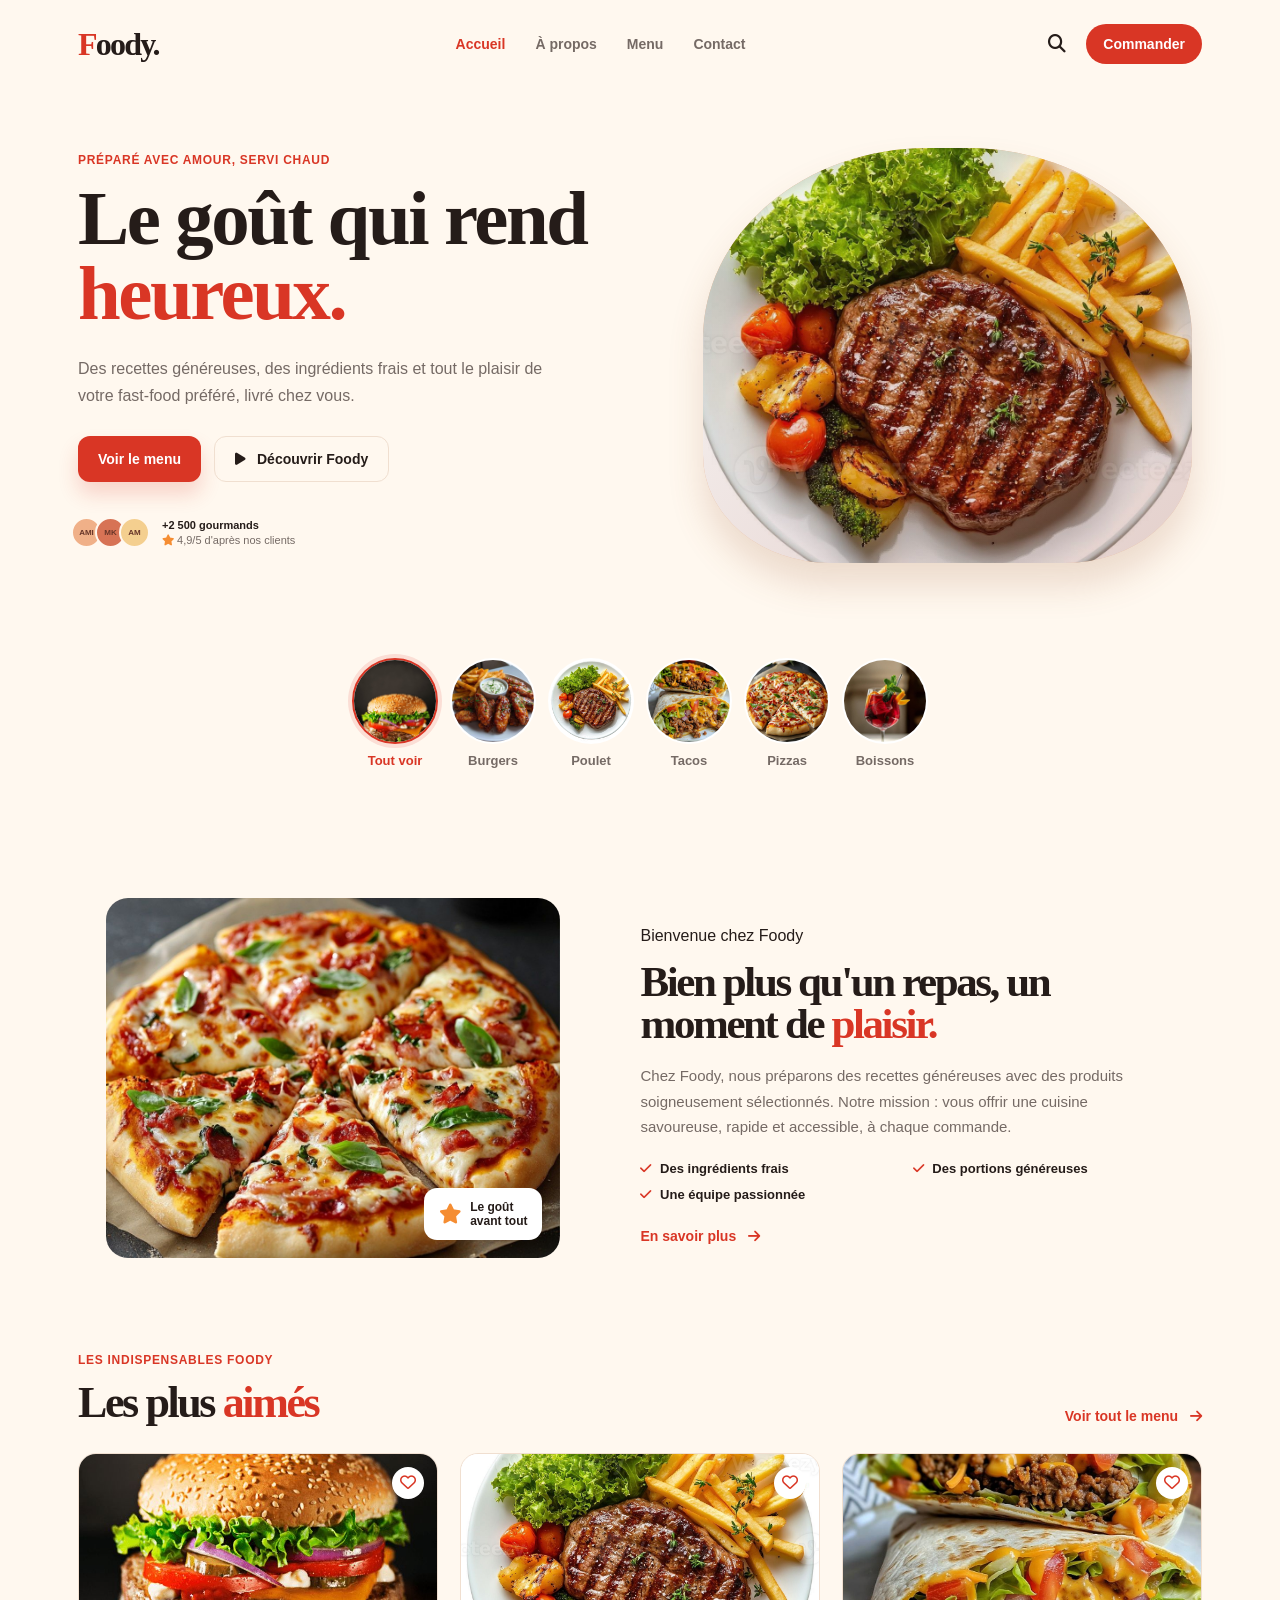
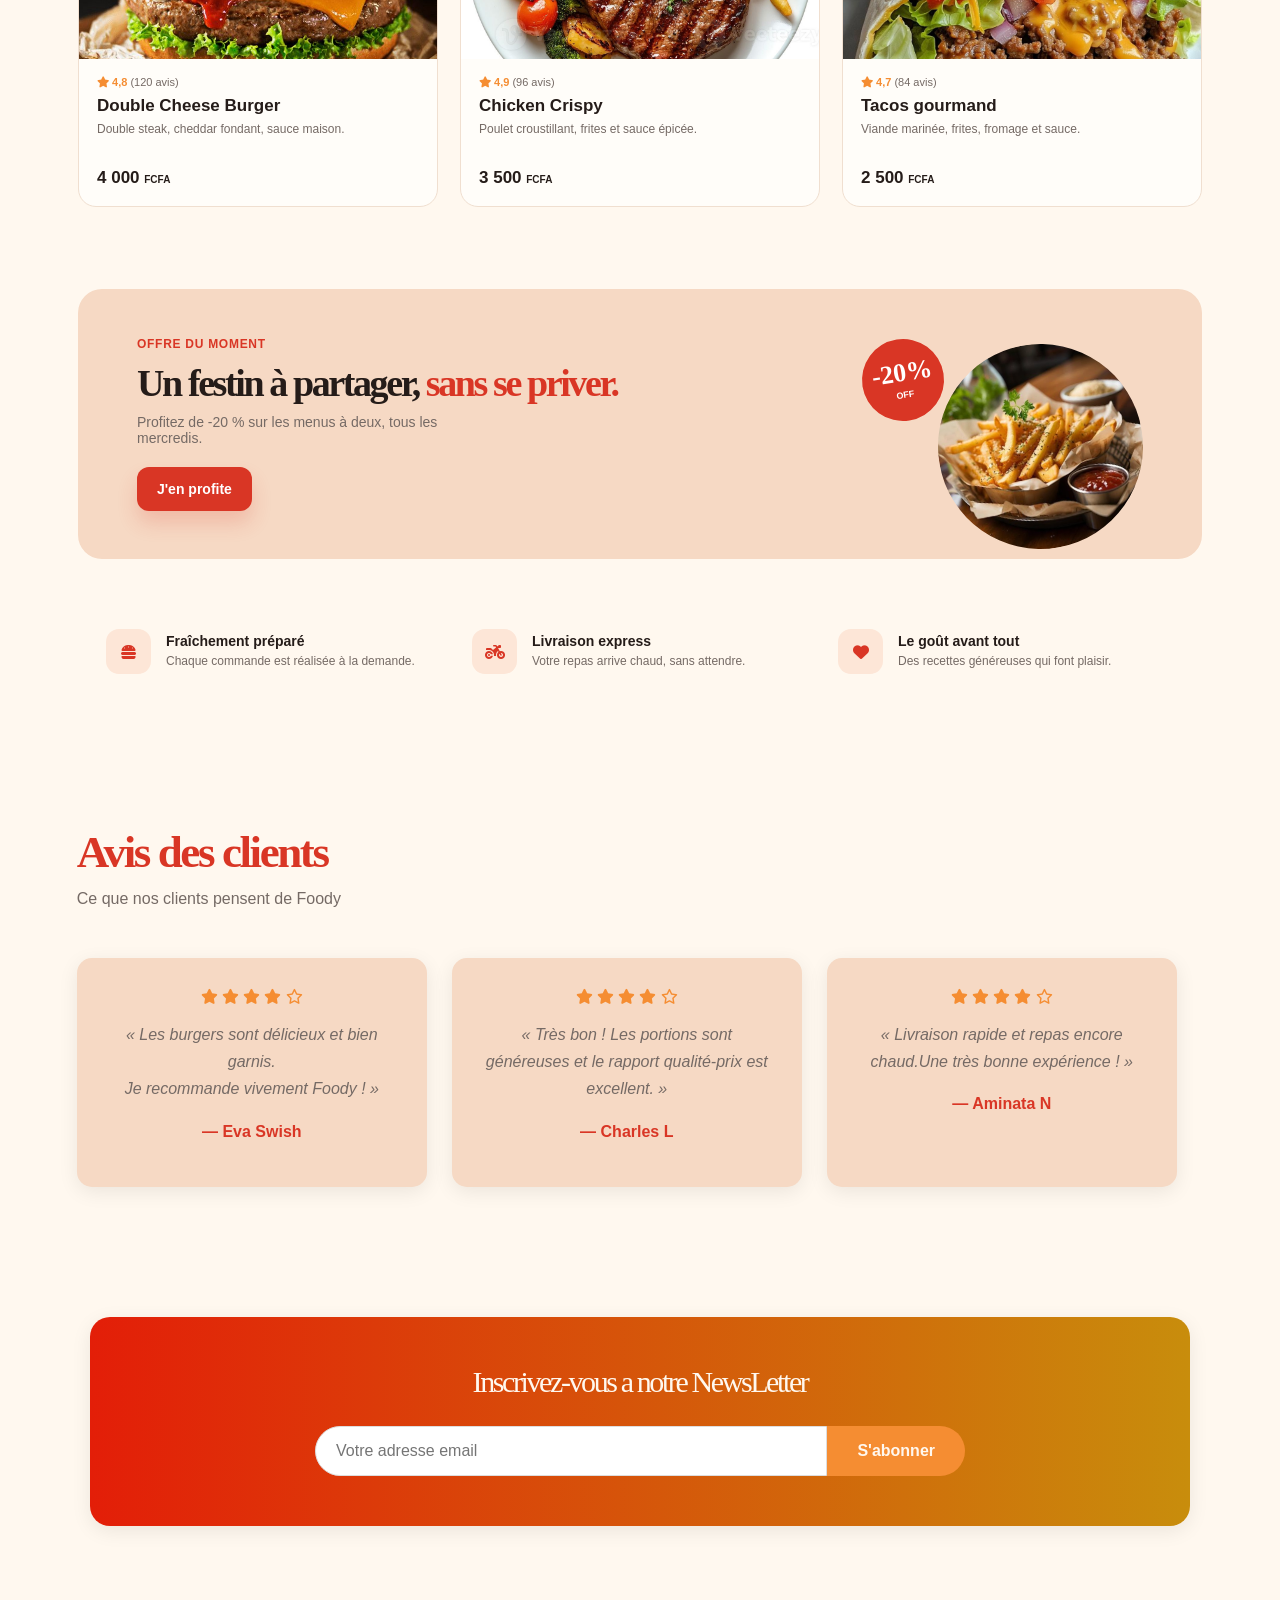
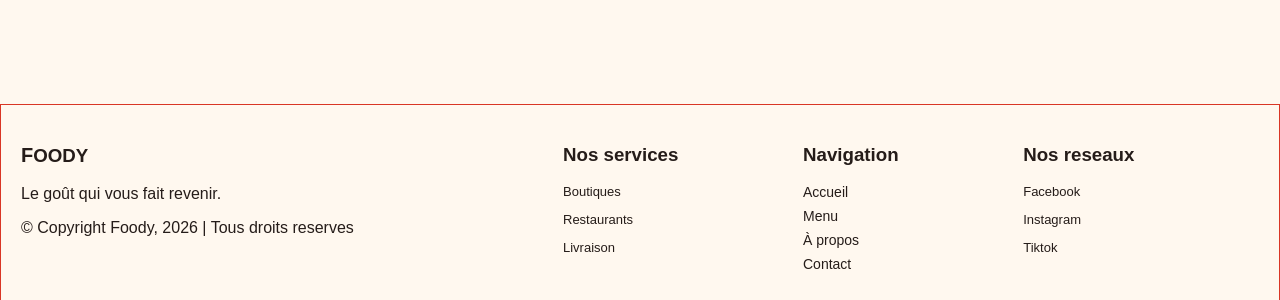
==== commit f83ea34b: "Amélioration du design et du responsive" ====
--- a/index.html
+++ b/index.html
@@ -3,166 +3,339 @@
 <head>
     <meta charset="UTF-8">
     <meta name="viewport" content="width=device-width, initial-scale=1.0">
-    <title>Foody</title>
+    <title>Foody — Le plaisir en un clic</title>
     <link rel="stylesheet" href="style.css">
     <link rel="stylesheet" href="https://cdnjs.cloudflare.com/ajax/libs/font-awesome/6.7.2/css/all.min.css">
 </head>
 <body>
 
-    <header>
-        <!-- Bouton hamburger -->
-        <button class="menu-toggle" id="menu-toggle" onclick="mobile()">
+    <header class="topbar">
+        <a href="#accueil" class="logo"><span>F</span>oody.</a>
+        <button class="menu-button" aria-label="Ouvrir le menu" aria-expanded="false">
             <i class="fa-solid fa-bars"></i>
         </button>
-        <nav id="nav" class="nav">
-            <h1><span>F</span>OODY</h1>
-            <ul>
-                <a href="index.html"><li>Accueil</li></a>
-                <a href="apropos.html"><li>A propos</li></a>
-                <a href="menu.html"><li>Menu</li></a>
-                <a href="contact.html"><li>Contact</li></a>
-                <button>S'inscrire</button>
-            </ul>
+        <nav class="navigation" aria-label="Navigation principale">
+            <a class="active" href="index.html">Accueil</a>
+            <a href="apropos.html">À propos</a>
+            <a href="menu.html">Menu</a>
+            <a href="contact.html">Contact</a>
         </nav>
+        <div class="actions">
+            <button class="icon-button" aria-label="Rechercher">
+                <i class="fa-solid fa-magnifying-glass"></i>
+            </button>
+            <a class="order-link" href="commande.html">
+                Commander 
+            </a>
+       </div>
     </header>
 
-    <section class="index" id="index" >
-        <div class="info">
-            <h2>FOODY</h2>
-            <h3>Le goût, la fraîcheur et le plaisir réunis !</h3>
-            <p>
-                Découvrez nos délicieux burgers, pizzas,sandwichs,<br> poulets et frites,
-                préparés avec soin pour satisfaire toutes vos envies.<br>
-                Commandez maintenant et régalez-vous !
-            </p>
-            <a href="menu.html">Voir les plats</a>
-        </div>
-    </section>
-    
-    <section class="a-propos">
-        <h2>A propos de nous</h2>
-        <div class="apropos"> 
-            <div class="left">
-                <img src="images/propos.jpg" alt="a propos" width="70%">
-            </div>
-            <div class="right">
+    <main>
+        <section class="hero" id="accueil">
+            <div class="hero-copy">
+                <p class="intro">
+                    Préparé avec amour, servi chaud
+                </p>
+                <h1>Le goût qui rend <em>heureux.</em></h1>
                 <p class="desc">
-                    Bienvenue chez <span>Foody</span>, votre destination gourmande où saveurs, qualité et convivialité se rencontrent.
-                    Nous vous proposons une cuisine savoureuse préparée avec des ingrédients soigneusement sélectionnés,
-                    dans le but de vous offrir une expérience unique à chaque repas.<br><br>
-                    Que vous souhaitiez déjeuner, dîner, commander à emporter ou partager un bon moment en famille ou entre amis,
-                    <span>Foody</span> est là pour satisfaire toutes vos envies.<br>
-                    Notre mission est simple : <span>vous servir des plats délicieux, frais et accessibles, dans une ambiance chaleureuse et accueillante.</span>
-                    <br><br>Chez Foody, chaque plat est préparé avec passion pour transformer chaque repas en un véritable moment de plaisir.
+                    Des recettes généreuses, des ingrédients frais et tout le plaisir de votre fast-food préféré, livré chez vous.
                 </p>
-                <a href="apropos.html">Savoir plus</a>
-            </div>
-        </div>
-    </section>
-
-    <section id="menu" class="menu">
-        <h2>Nos spécialitées</h2>
-        <p>Les plus populaires</p>
-        <div class="cards">
-            <div class="card">
-                <img src="images/tacos.jpg" alt="" width="100px">
-                <h3>Tacos</h3>
-                <div class="icons">
+                <div class="hero-buttons">
+                    <a class="button button-primary" href="menu.html">
+                        Voir le menu 
+                    </a>
+                    <a class="button button-second" href="apropos.html">
+                        <i class="fa-solid fa-play"></i>
+                        Découvrir Foody
+                    </a>
+                </div>
+
+                <div class="social-avis">
+                    <div class="avatars">
+                        <span>AMI</span>
+                        <span>MK</span>
+                        <span>AM</span>
+                    </div>
+                    <div>
+                        <strong>+2 500 gourmands</strong>
+                        <small>
+                            <i class="fa-solid fa-star"></i>
+                             4,9/5 d'après nos clients
+                        </small>
+                    </div>
+                </div>
+            </div>
+            
+            <div class="hero-visual">
+                <div class="hero-image">
+                    <img src="images/chicken.jpg" alt="Poulet croustillant Foody">
+                </div>
+            </div>
+        </section>
+        
+        <section class="categories" aria-label="Catégories du menu">
+            <a class="category selected" href="menu.html">
+                <span class="category-img">
+                    <img src="images/burger.jpg" alt="">
+                </span>
+                <b>Tout voir</b>
+            </a>
+            <a class="category" href="menu.html">
+                <span class="category-img">
+                    <img src="images/chicken-wings.jpg" alt="">
+                </span>
+                <b>Burgers</b>
+            </a>
+            <a class="category" href="menu.html">
+                <span class="category-img">
+                    <img src="images/chicken.jpg" alt="">
+                </span>
+                <b>Poulet</b>
+            </a>
+            <a class="category" href="menu.html">
+                <span class="category-img">
+                    <img src="images/tacos.jpg" alt="">
+                </span>
+                <b>Tacos</b>
+            </a>
+            <a class="category" href="menu.html">
+                <span class="category-img">
+                    <img src="images/pizza1.jpg" alt="">
+                </span>
+                <b>Pizzas</b>
+            </a>
+            <a class="category" href="menu.html">
+                <span class="category-img">
+                    <img src="images/jus-naturel.jpg" alt="">
+                </span>
+                <b>Boissons</b>
+            </a>
+        </section>
+
+        <section class="about" id="apropos">
+            <div class="about-image">
+                <img src="images/pizza1.jpg" alt="Pizza fraîchement préparée chez Foody">
+                <div class="about-sticker">
                     <i class="fa-solid fa-star"></i>
-                    <i class="fa-solid fa-star"></i>
-                    <i class="fa-solid fa-star"></i>
-                    <i class="fa-solid fa-star"></i>
-                    <i class="fa-regular fa-star"></i>
-                </div>
-                <p class="prix"> 2.500 FCFA</p>
-            </div>
-            <div class="card">
-                <img src="images/crevette.jpg" alt="" width="100px">
-                <h3>Crevette</h3>
-                <div class="icons">
-                    <i class="fa-solid fa-star"></i>
-                    <i class="fa-solid fa-star"></i>
-                    <i class="fa-solid fa-star"></i>
-                    <i class="fa-solid fa-star"></i>
-                    <i class="fa-regular fa-star"></i>
-                </div>
-                <p class="prix"> 3.000 FCFA</p>
-            </div>
-            <div class="card">
-                <img src="images/cheesse burger.jpg" alt="" width="100px">
-                <h3>Cheese burger</h3>
-                <div class="icons">
-                    <i class="fa-solid fa-star"></i>
-                    <i class="fa-solid fa-star"></i>
-                    <i class="fa-solid fa-star"></i>
-                    <i class="fa-solid fa-star"></i>
-                    <i class="fa-regular fa-star"></i>
-                </div>
-                <p class="prix"> 4.000 FCFA</p>
-            </div>
-            <div class="card">
-                <img src="images/chicken.jpg" alt="" width="100px">
-                <h3>Chicken</h3>
-                <div class="icons">
-                    <i class="fa-solid fa-star"></i>
-                    <i class="fa-solid fa-star"></i>
-                    <i class="fa-solid fa-star"></i>
-                    <i class="fa-solid fa-star"></i>
-                    <i class="fa-regular fa-star"></i>
-                </div>
-                <p class="prix"> 3.500 FCFA</p>
-            </div>
-        </div>
-        <a href="menu.html">Voir le menu complet</a>
-    </section>
-          
-    <section class="temoignages">
-        <h2>Avis des clients</h2>
-        <p> Ce que nos clients pensent de Foody</p>
-        <div class="contenu">
-           <div class="avis">
-                <div class="icons">
-                    <i class="fa-solid fa-star"></i>
-                    <i class="fa-solid fa-star"></i>
-                    <i class="fa-solid fa-star"></i>
-                    <i class="fa-solid fa-star"></i>
-                    <i class="fa-regular fa-star"></i>
-                </div>
-                <p> « Les burgers sont délicieux et bien garnis.<br>Je recommande vivement Foody ! »</p>
-                <h3>&mdash; Eva Swish</h3>
-            </div>
-            <div class="avis">
-                <div class="icons">
-                    <i class="fa-solid fa-star"></i>
-                    <i class="fa-solid fa-star"></i>
-                    <i class="fa-solid fa-star"></i>
-                    <i class="fa-solid fa-star"></i>
-                    <i class="fa-regular fa-star"></i>
-                </div>
-                <p>« Très bon ! Les portions sont généreuses et le rapport qualité-prix est excellent. »</p>
-                <h3>&mdash; Charles L</h3>
-            </div>
-            <div class="avis">
-                <div class="icons">
-                    <i class="fa-solid fa-star"></i>
-                    <i class="fa-solid fa-star"></i>
-                    <i class="fa-solid fa-star"></i>
-                    <i class="fa-solid fa-star"></i>
-                    <i class="fa-regular fa-star"></i>
-                </div>
-                <p>« Livraison rapide et repas encore chaud.Une très bonne expérience ! »</p>
-                <h3>&mdash; Aminata N</h3>
-            </div>
-       </div>
-    </section>
-
-    <section id="abonnement" class="abonnement">
-        <h1>Inscrivez-vous a notre NewsLetter</h1>
-        <form action="abonnement.php">
-            <input type="email" name="email" id="email" placeholder="Votre adresse email">
-            <button>S'abonner</button>
-        </form>
-    </section>
+                    <span>Le goût<br>avant tout</span>
+                </div>
+            </div>
+            <div class="about-copy">
+                <p class="eyebrow">Bienvenue chez Foody</p>
+                <h2>Bien plus qu'un repas, un moment de <em>plaisir.</em></h2>
+                <p>Chez Foody, nous préparons des recettes généreuses avec des produits soigneusement sélectionnés.
+                   Notre mission : vous offrir une cuisine savoureuse, rapide et accessible, à chaque commande.</p>
+                <div class="about-points">
+                    <span>
+                        <i class="fa-solid fa-check"></i>
+                        Des ingrédients frais
+                    </span>
+                    <span>
+                        <i class="fa-solid fa-check"></i> 
+                        Des portions généreuses
+                    </span>
+                    <span>
+                        <i class="fa-solid fa-check"></i>
+                        Une équipe passionnée
+                    </span>
+                </div>
+                <a class="text-link" href="apropos.html">
+                    En savoir plus 
+                    <i class="fa-solid fa-arrow-right"></i>
+                </a>
+            </div>
+        </section>
+
+        <section class="popular" id="menu">
+            <div class="popular-section">
+                <div>
+                    <p class="intro">Les indispensables Foody</p>
+                    <h2>Les plus <em>aimés</em></h2>
+                </div>
+                <a href="menu.html" class="text-link">
+                    Voir tout le menu 
+                    <i class="fa-solid fa-arrow-right"></i>
+                </a>
+            </div>
+
+            <div class="products">
+                <article class="product-card">
+                    <button class="heart" aria-label="Ajouter aux favoris">
+                        <i class="fa-regular fa-heart"></i>
+                    </button>
+
+                    <div class="product-image">
+                        <img src="images/burger.jpg" alt="Double Cheese Burger">
+                    </div>
+
+                    <div class="product-body">
+                        <div class="rating">
+                            <i class="fa-solid fa-star"></i> 
+                                4,8
+                            <span>
+                               (120 avis)
+                            </span>
+                        </div>
+                        <h3>Double Cheese Burger</h3>
+                        <p>Double steak, cheddar fondant, sauce maison.</p>
+                       
+                        <div class="product-bottom">
+                            <strong>
+                                4 000 
+                                <small>
+                                    FCFA
+                                </small>
+                            </strong>
+                        </div>
+                    </div>
+                </article>
+
+                <article class="product-card">
+                    <button class="heart" aria-label="Ajouter aux favoris">
+                        <i class="fa-regular fa-heart"></i>
+                    </button>
+                    <div class="product-image">
+                        <img src="images/chicken.jpg" alt="Chicken Crispy">
+                    </div>
+                    <div class="product-body">
+                        <div class="rating">
+                            <i class="fa-solid fa-star"></i>
+                                4,9 
+                            <span>
+                                (96 avis)
+                            </span>
+                        </div>
+                        <h3>Chicken Crispy</h3>
+                        <p>Poulet croustillant, frites et sauce épicée.</p>
+                        <div class="product-bottom">
+                            <strong>
+                                3 500 
+                                <small>FCFA</small>
+                            </strong>
+                        </div>
+                    </div>
+                </article>
+
+                <article class="product-card">
+                    <button class="heart" aria-label="Ajouter aux favoris">
+                        <i class="fa-regular fa-heart"></i>
+                    </button>
+                    <div class="product-image">
+                        <img src="images/tacos.jpg" alt="Tacos gourmand">
+                    </div>
+                    <div class="product-body">
+                        <div class="rating">
+                            <i class="fa-solid fa-star"></i> 
+                              4,7 
+                            <span>
+                                (84 avis)
+                            </span>
+                        </div>
+                        <h3>Tacos gourmand</h3>
+                        <p>Viande marinée, frites, fromage et sauce.</p>
+                        <div class="product-bottom">
+                            <strong>
+                                2 500 
+                                <small>FCFA</small>
+                            </strong>
+                        </div>
+                    </div>
+                </article>
+            </div>
+        </section>
+
+        <section class="promotion" id="apropos">
+            <div class="promotion-header">
+                <p class="intro">Offre du moment</p>
+                <h2>Un festin à partager, <em>sans se priver.</em></h2>
+                <p>Profitez de -20 % sur les menus à deux, tous les mercredis.</p>
+                <a href="menu.html" class="button button-primary">
+                    J'en profite 
+                </a>
+            </div>
+            <div class="reduction">
+                <span class="offre">
+                    -20%
+                    <small>OFF</small>
+                </span>
+                <img src="images/frites.jpg" alt="Frites dorées Foody">
+            </div>
+        </section>
+   
+        <section class="services">
+            <article>
+                <i class="fa-solid fa-burger"></i>
+                <div>
+                    <h3>Fraîchement préparé</h3>
+                    <p>Chaque commande est réalisée à la demande.</p>
+                </div>
+            </article>
+            <article>
+                <i class="fa-solid fa-motorcycle"></i>
+                <div>
+                    <h3>Livraison express</h3>
+                    <p>Votre repas arrive chaud, sans attendre.</p>
+                </div>
+            </article>
+            <article>
+                <i class="fa-solid fa-heart"></i>
+                <div>
+                    <h3>Le goût avant tout</h3>
+                    <p>Des recettes généreuses qui font plaisir.</p>
+                </div>
+            </article>
+        </section>
+
+        <section class="temoignages">
+            <h2>Avis des clients</h2>
+            <p> Ce que nos clients pensent de Foody</p>
+            <div class="contenu">
+                <div class="avis">
+                    <div class="icons">
+                        <i class="fa-solid fa-star"></i>
+                        <i class="fa-solid fa-star"></i>
+                        <i class="fa-solid fa-star"></i>
+                        <i class="fa-solid fa-star"></i>
+                        <i class="fa-regular fa-star"></i>
+                    </div>
+                    <p> « Les burgers sont délicieux et bien garnis.<br>Je recommande vivement Foody ! »</p>
+                    <h3>&mdash; Eva Swish</h3>
+                </div>
+                <div class="avis">
+                    <div class="icons">
+                        <i class="fa-solid fa-star"></i>
+                        <i class="fa-solid fa-star"></i>
+                        <i class="fa-solid fa-star"></i>
+                        <i class="fa-solid fa-star"></i>
+                        <i class="fa-regular fa-star"></i>
+                    </div>
+                    <p>« Très bon ! Les portions sont généreuses et le rapport qualité-prix est excellent. »</p>
+                    <h3>&mdash; Charles L</h3>
+                </div>
+                <div class="avis">
+                    <div class="icons">
+                        <i class="fa-solid fa-star"></i>
+                        <i class="fa-solid fa-star"></i>
+                        <i class="fa-solid fa-star"></i>
+                        <i class="fa-solid fa-star"></i>
+                        <i class="fa-regular fa-star"></i>
+                    </div>
+                    <p>« Livraison rapide et repas encore chaud.Une très bonne expérience ! »</p>
+                    <h3>&mdash; Aminata N</h3>
+                </div>
+           </div>
+        </section>
+
+        <section id="abonnement" class="abonnement">
+            <div class="contenu">
+                <h2>Inscrivez-vous a notre NewsLetter</h2>
+                <form>
+                    <input type="email" name="email" id="email" placeholder="Votre adresse email">
+                    <button>S'abonner</button>
+                </form>
+            </div>
+        </section>
+    </main>
 
     <footer>
         <div class="colums_iomportant">
@@ -190,17 +363,6 @@
             <p>Tiktok</p>
         </div>
     </footer>
-
-    <script>
-        function mobile(){
-            var x = document.getElementById('nav');
-            if(x.className === 'nav'){
-                x.className += ' responsive';
-            }else{
-                x.className = 'nav';
-            }
-        }
-    </script>
-
+    <script src="script.js"></script>
 </body>
 </html>
--- a/style.css
+++ b/style.css
@@ -1,494 +1,829 @@
 @import url('https://fonts.googleapis.com/css2?family=Roboto:ital,wght@0,100..900;1,100..900&display=swap');
 
-:root{
-    --beige:#edac15;
-    --white:#ffffff;
-    --grey:#949391;
-}
-
-body{
-     font-family: "Roboto", sans-serif;
-     margin: 0;
-     padding: 10px;
-     color: wheat;
-     background-color:black;
-}
-span{
-    color: #edac15;
-}
-/*----------navbar------------*/
-.menu-toggle {
-    display: none;
-}
-nav{
-    display: flex;
-    padding: 10px 3%;
-    justify-content: space-between;
-    align-items: center;
-    position: sticky;
-    top: 0;
-    z-index: 1;
-    overscroll-behavior: contain;
-}
-nav h1{
-    font-size: 20px;
-}
-nav h1 span{
-    color:var(--beige);
-}
-nav ul{
-   display: flex;
-   align-items: center;
-   list-style-type: none;
-}
-nav ul a{
-    text-decoration: none;
-    color: inherit;
-}
-nav ul li{
-    margin-right: 20px;
-    text-transform: uppercase;
-    cursor: pointer;
-    font-size: 15px;
-}
-nav ul li:hover{
-    color:var(--beige);
-}
-nav ul button{
-    padding: 5px 20px;
-    color: var(--beige);
-    background-color: inherit;
-    border: 1px solid var(--beige);
-    border-radius: 5px;
-    cursor: pointer;
-    transition: all 0.5s;
-}
-nav ul button:hover{
-    background-color: var(--beige);
-    color: var(--white);
-}
-/*------------Acceuil----------------*/
-section{
-    padding: 1rem 5%;
-}
-.index{
-    gap: 30px;
-    min-height: 80vh;
-    align-items: center;
-    background-image:url(images/background.jpg);
-    background-position: center;
-    background-repeat: no-repeat;
-    background-size: cover;
-}
-.index .info{
-    text-align: center;
-    font-size: 18px;
-    color: var(--white);
-}
-.index .info h2{
-    font-size: 45px;
-    font-weight: bold;
-    color: var(--beige);
-    letter-spacing: 10px;
-}
-.index .info h3{
-    font-size: 35px;
-    color: var(--white);
-}
-.index .info a {
-    display: inline-block;
-    text-decoration: none;
-    padding: 13px 25px;
-    background:none;
-    color:var(--beige);
-    border-radius: 8px;
-    font-weight: bold;
-    cursor: pointer;
-    font-size: 25px;
-    z-index: 0;
-    position: relative;
-    overflow: hidden;
-    transition: 0.3s;
-    border: 1px solid var(--beige);
-}
-.index .info a:before{
-    content:'';
-    position: absolute;
-    top: 0; right: 0;
-    width: 0%; 
-    height: 100%;
-    background-color: var(--beige);
-    transition: .3s linear;
-    z-index: -1;
-}
-.index .info a:hover::before{
-    width: 100%;
-    left: 0;
-}
-.index .info a:hover{
-    transform: translateY(-3px);
-    color: var(--white);
-    background-color: var(--beige);
-}
+:root {
+    --cream:#fff8ef;
+    --ink:#251c19; 
+    --muted:#756a65; 
+    --red:#d93625; 
+    --deep-red:#9d2018; 
+    --orange:#f58d32; 
+    --line:#f0dfd0;
+}
+
+*{
+    box-sizing:border-box;
+}
+html{ 
+    scroll-behavior:smooth; 
+}
+body{ 
+    margin:0; 
+    background:var(--cream);
+    color:var(--ink); 
+    font-family:"DM Sans",sans-serif;
+}
+a{ 
+    color:inherit;
+    text-decoration:none; 
+}
+button{
+    font:inherit; 
+}
+
+/*----------------Header--------------*/
+
+.topbar{ 
+    max-width:1180px;
+    height:88px; 
+    margin:auto; 
+    padding:0 28px; 
+    display:flex; 
+    align-items:center; 
+    justify-content:space-between; 
+    gap:24px; 
+}
+.logo{ 
+    font:800 32px/1 "Fraunces",serif; letter-spacing:-1.8px;
+}
+.logo span, em {
+   color:var(--red); 
+   font-style:normal; 
+} 
+.navigation { 
+    display:flex; 
+    gap:30px; 
+    font-size:14px; 
+    font-weight:600; 
+} 
+.navigation a { 
+    color:var(--muted); 
+} 
+.navigation .active,
+.navigation a:hover { 
+    color:var(--red); 
+}
+.actions {
+    display:flex; 
+    align-items:center; 
+    gap:14px; 
+} 
+.icon-button,
+.menu-button { 
+    border:0; 
+    background:transparent; 
+    color:var(--ink);
+    cursor:pointer; 
+    font-size:18px; 
+} 
+.order-link { 
+    color:#fff; 
+    background:var(--red); 
+    border-radius:999px; 
+    padding:12px 17px; 
+    font-size:14px; 
+    font-weight:700; 
+} 
+.order-link i { 
+    margin-left:7px; 
+} 
+.menu-button { 
+    display:none; 
+}
+/*--------------------Accueil----------------*/
+.hero{ 
+    max-width:1180px;
+    min-height:540px; 
+    margin:auto; 
+    padding:50px 28px 70px; 
+    display:grid; 
+    grid-template-columns:1.02fr .98fr; 
+    align-items:center; 
+    gap:35px; 
+} 
+.intro{ 
+    margin:0 0 14px; 
+    color:var(--red); 
+    font-size:12px; 
+    font-weight:700; 
+    letter-spacing:.06em; 
+    text-transform:uppercase; 
+} 
+h1,h2{
+    margin:0; 
+    font-family:"Fraunces",serif; letter-spacing:-2.4px; 
+    line-height:.98; 
+} 
+h1{ 
+    max-width:600px; 
+    font-size:clamp(50px,6vw,78px); 
+} 
+h1 em{ 
+    display:block; 
+} 
+.desc{ 
+    max-width:490px; 
+    margin:23px 0 27px; 
+    color:var(--muted); 
+    font-size:16px; 
+    line-height:1.7; 
+} 
+.hero-buttons { 
+    display:flex; 
+    flex-wrap:wrap; 
+    gap:13px; 
+} 
+.button { 
+    display:inline-flex; 
+    align-items:center; 
+    gap:11px; 
+    padding:14px 20px; 
+    border-radius:12px; 
+    font-size:14px; 
+    font-weight:700; 
+} 
+.button-primary { 
+    background:var(--red); 
+    color:white; 
+    box-shadow:0 12px 20px #d9362530; 
+} 
+.button-second { 
+    border:1px solid var(--line); 
+} 
+.social-avis{ 
+    display:flex; 
+    align-items:center; 
+    gap:12px; 
+    margin-top:35px; 
+} 
+.social-avis .avatars { 
+    display:flex; 
+} 
+.social-avis .avatars span { 
+    display:grid; 
+    place-items:center; 
+    width:31px; 
+    height:31px; 
+    margin-left:-7px; 
+    border:2px solid var(--cream); 
+    border-radius:50%; 
+    background:#f0b088; 
+    color:#683629; 
+    font-size:8px; 
+    font-weight:800; 
+} 
+.social-avis .avatars span:nth-child(2){
+    background:#d77355
+}
+.social-avis .avatars span:nth-child(3){
+    background:#f4cf8f
+} 
+.social-avis strong,
+.social-avis small { 
+    display:block; 
+    font-size:11px; 
+} 
+.social-avis small { 
+    margin-top:3px; 
+    color:var(--muted); 
+} 
+.social-avis small i { 
+    color:var(--orange); 
+}
+.hero-visual {
+     position:relative; 
+     min-height:425px; 
+} 
+.hero-image { 
+    position:absolute; 
+    inset:10px 10px 0 35px; 
+    overflow:hidden; 
+    border-radius:46% 46% 26% 26%; 
+    background:#e9b28d; 
+    box-shadow:0 22px 35px #9a5a3330;
+} 
+.hero-image::after { 
+    content:""; 
+    position:absolute; 
+    inset:0; 
+    background:linear-gradient(145deg,#1e0f0705,#7f210d37); 
+} 
+.hero-image img { 
+    width:100%; 
+    height:100%; 
+    object-fit:cover; 
+    transform:scale(1.08); 
+} 
+/*----------categorie----------*/
+.categories { 
+    max-width:1124px; 
+    margin:0 auto; 
+    padding:25px 28px 65px; 
+    display:grid; 
+    grid-template-columns:repeat(6,1fr); 
+    gap:16px; 
+} 
+.category { 
+    text-align:center; 
+    color:var(--muted); 
+    font-size:13px; 
+} 
+.category-img { 
+    display:grid; 
+    place-items:center; 
+    width:86px; 
+    height:86px; 
+    margin:0 auto 9px; 
+    overflow:hidden; 
+    border:2px solid transparent; 
+    border-radius:50%; 
+    background:#fff; 
+    transition:.2s; 
+} 
+.category-img img { 
+    width:100%; 
+    height:100%; 
+    object-fit:cover; 
+} 
+.category.selected { 
+    color:var(--red); 
+} 
+.category.selected .category-img,
+.category:hover .category-img {
+     border-color:var(--red); 
+     box-shadow:0 0 0 4px #fbded5; 
+}
+
+/*----------apropos----------*/
+.about { max-width:1124px; margin:0 auto; padding:15px 28px 85px; display:grid; grid-template-columns:.92fr 1.08fr; align-items:center; gap:80px; } .about-image { position:relative; height:360px; overflow:hidden; border-radius:22px; } .about-image>img { width:100%; height:100%; object-fit:cover; } .about-sticker { position:absolute; right:18px; bottom:18px; display:flex; align-items:center; gap:8px; padding:12px 15px; border-radius:13px; background:#fff; box-shadow:0 10px 25px #552a1524; color:var(--ink); font-size:12px; font-weight:700; } .about-sticker i { color:var(--orange); font-size:20px; } .about-copy h2 { max-width:470px; font-size:43px; } .about-copy>p:not(.eyebrow) { max-width:490px; margin:18px 0; color:var(--muted); font-size:15px; line-height:1.7; } .about-points { display:grid; grid-template-columns:1fr 1fr; gap:11px; margin:21px 0 25px; color:var(--ink); font-size:13px; font-weight:600; } .about-points i { margin-right:5px; color:var(--red); }
+
+/*----------plats populaires----------*/
+.popular {
+    max-width:1180px; 
+    margin:auto; 
+    padding:10px 28px 82px; 
+} 
+.popular-section { 
+    display:flex; 
+    align-items:end; 
+    justify-content:space-between; 
+    margin-bottom:29px; 
+} 
+h2 { 
+   font-size:44px; 
+} 
+.text-link { 
+    color:var(--red); 
+    font-size:14px; 
+    font-weight:700; 
+} 
+.text-link i { 
+    margin-left:8px; 
+} 
+.products { 
+    display:grid; 
+    grid-template-columns:repeat(3,1fr); 
+    gap:22px; 
+} 
+.product-card { 
+    position:relative; 
+    overflow:hidden; 
+    border:1px solid var(--line); 
+    border-radius:18px; 
+    background:#fffdf9; 
+    transition:transform .2s,box-shadow .2s; 
+} 
+.product-card:hover { 
+    transform:translateY(-5px); 
+    box-shadow:0 16px 28px #81472518; 
+} 
+.product-card .heart:hover{
+    color: var(--cream);
+    transform:translateY(-5px);
+    background-color: var(--red);
+}
+.product-image { 
+    position:relative; 
+    height:205px; 
+    overflow:hidden; 
+    background:#f7e5d4; 
+} 
+.product-image img { 
+    width:100%; 
+    height:100%; 
+    object-fit:cover; 
+    transition:transform .3s; 
+} 
+.product-card:hover img { 
+    transform:scale(1.06); 
+} 
+.heart { 
+    position:absolute; 
+    z-index:1; 
+    top:13px; 
+    right:13px; 
+    width:32px; 
+    height:32px; 
+    border:0; 
+    border-radius:50%; 
+    background:#fff; 
+    color:var(--red); 
+    cursor:pointer; 
+} 
+.heart.liked i { 
+    font-weight:900; 
+}
+.heart.liked i:hover { 
+    background-color: var(--red); 
+}
+.product-body { 
+    padding:17px 18px 18px; 
+} 
+.rating { 
+    color:var(--orange); 
+    font-size:11px; 
+    font-weight:700; 
+} 
+.rating span { 
+    color:var(--muted); 
+    font-weight:400; 
+} 
+.product-body h3 { 
+    margin:8px 0 5px; 
+    font-size:17px; 
+} 
+.product-body p { 
+    min-height:33px; 
+    margin:0; 
+    color:var(--muted); 
+    font-size:12px; 
+    line-height:1.4; 
+} 
+.product-bottom { 
+    display:flex; 
+    align-items:center; 
+    justify-content:space-between; 
+    margin-top:14px; 
+} 
+.product-bottom strong { 
+    font-size:17px; 
+} 
+.product-bottom small { 
+    font-size:10px; 
+} 
+/*----------promotion----------*/
+.promotion { 
+    max-width:1124px; 
+    min-height:270px; 
+    margin:0 auto 70px; 
+    padding:42px 59px; 
+    display:flex; 
+    align-items:center; 
+    justify-content:space-between; 
+    overflow:hidden; 
+    border-radius:24px; 
+    background:#f6d9c4; 
+} 
+.promotion-header { 
+    max-width:540px; 
+} 
+.promotion h2 { 
+    font-size:38px; 
+} 
+.promotion-header>p:not(.intro) { 
+    max-width:350px; 
+    margin:12px 0 21px; 
+    color:var(--muted); 
+    font-size:14px; 
+} 
+.reduction{ 
+    position:relative; 
+    width:300px; 
+    height:180px; 
+} 
+.reduction img { 
+    position:absolute; 
+    width:205px; 
+    height:205px; 
+    right:0; 
+    bottom:-35px; 
+    border-radius:50%; 
+    object-fit:cover; 
+    transform:rotate(-10deg); 
+} 
+.reduction .offre { 
+    position:absolute; 
+    z-index:1; 
+    top:5px; 
+    left:19px; 
+    display:flex; 
+    flex-direction:column; 
+    justify-content:center; 
+    width:82px; 
+    height:82px; 
+    border-radius:50%; 
+    background:var(--red); 
+    color:#fff; 
+    text-align:center; 
+    font:700 26px/1 "Fraunces",serif; 
+    transform:rotate(-9deg); 
+} 
+.reduction .offre small { 
+    margin-top:4px; 
+    font:700 9px "DM Sans",sans-serif; 
+}
+/*----------service----------*/
+.services { 
+    max-width:1124px; 
+    margin:auto; 
+    padding:0 28px 76px; 
+    display:grid; 
+    grid-template-columns:repeat(3,1fr); 
+    gap:30px; 
+} 
+.services article { 
+    display:flex; 
+    align-items:center; 
+    gap:15px; 
+} 
+.services>article>i { 
+    display:grid; 
+    flex:none; 
+    place-items:center; 
+    width:45px; 
+    height:45px; 
+    border-radius:13px; 
+    background:#fde6d7; 
+    color:var(--red); 
+} 
+.services h3 { 
+    margin:0 0 4px; 
+    font-size:14px; 
+} 
+.services p { 
+    margin:0; 
+    color:var(--muted); 
+    font-size:12px; 
+    line-height:1.4; 
+} 
+
+/*----------avis clients----------*/
 .temoignages{
     padding: 80px 6%;
 }
 .temoignages h2{
-    text-align: center;
     font-size: 45px;
-    color: var(--beige);
+    color: var(--red);
 }
 .temoignages p{
-    text-align: center;
-    color: var(--white);
+    color: var(--muted);
 }
 .temoignages .contenu{
     max-width: 1100px;
-    margin: auto;
+    padding-top: 3%;
     display: grid;
+    gap: 25px;
     grid-template-columns: repeat(3, 1fr);
-    gap: 25px;
 }
 .temoignages .contenu .avis{
-    background-color: #ffffff36;
+    text-align: center;
     padding: 30px;
     border-radius: 15px;
     box-shadow: 0 5px 20px rgba(0, 0, 0, 0.08);
-    text-align: center;
+    background:#f6d9c4;
 }
 .temoignages .contenu .avis p{
-    color:var(--white);
+    color:var(--muted);
     line-height: 1.7;
     font-style: italic;
 }
 .temoignages .contenu .avis h3{
     margin-top: 20px;
     font-size: 16px;
-    color: var(--beige);
+    color: var(--red);
 }
 .temoignages .contenu .avis .icons{
-    color:var(--beige);
-    font-size: 22px;
+    color:var(--orange);
+    font-size: 15px;
     margin-bottom: 15px;
 }
 .temoignages .contenu p{
     color: var(--white);
 }
-/*-----------------apropos------------------*/
-.a-propos h2{
-    color: var(--beige);
-    font-size: 45px;
+/*----------newletter----------*/
+.abonnement {
+    width: 100%;
+    padding: 50px 7%;
+}
+.abonnement .contenu{
+    align-items: center;
+    max-width: 100%;
+    margin: 0 auto;
+    padding: 50px 40px;
     text-align: center;
-}
-#apropos .titre-apropos h2{
+    border-radius: 20px;
+    box-shadow: 0 5px 20px rgba(0, 0, 0, 0.08);
+    background:linear-gradient(to right, #e31e08, #c88d0c);
+}
+.abonnement h2{
+    color: var(--cream);
+    font-size: 30px;
+    font-weight: 300;
     text-align: center;
-    font-size: 45px;
-    color: var(--beige);
-}
-#apropos .titre-apropos p{
+    margin-bottom: 30px;
+}
+.abonnement form{
+    display: flex;
+    align-items: center;
+    max-width: 650px;
+    margin: 0 auto;
+}
+.abonnement form input{
+    flex: 1;
+    height: 50px;
+    padding: 0 20px;
+    border: 1px solid #ddd;
+    border-radius: 30px 0 0 30px;
+    outline: none;
+    font-size: 1rem;
+    transition: 0.3s;
+}
+.abonnement button {
+    height: 50px;
+    padding: 0 30px;
+    border: none;
+    border-radius: 0 30px 30px 0;
+    background: var(--orange);
+    color: var(--cream);
+    font-size: 1rem;
+    font-weight: 600;
+    cursor: pointer;
+    transition: 0.3s;
+}
+.abonnement button:hover {
+    background:var(--red);
+}
+
+/*----------------- Page apropos------------------*/
+.about-hero {
+    min-height: 370px;
+    display: grid;
+    place-items: center;
+    padding: 70px 28px;
+    background:
+        linear-gradient(90deg, #21100ac9, #21100a52),
+        url("images/pizza1.jpg") center / cover;
+    color: #fff;
     text-align: center;
-    color: var(--grey);
-}
-.apropos-header{
-    height: 400px;
-    background-image: url(images/app.jpg);
-    background-repeat: no-repeat;
-    background-position: bottom;
-    background-size: cover;
-    filter: brightness(50%);
-}
-.apropos{
+}
+.about-hero > div {
+    max-width: 700px;
+}
+.about-hero h1 {
+    font-size: clamp(48px, 6vw, 73px);
+}
+.about-hero h1 em {
+    color: #ffb46d;
+}
+.about-hero > div > p:not(.eyebrow) {
+    max-width: 540px;
+    margin: 20px auto 0;
+    color: #ffede3;
+    line-height: 1.65;
+}
+.about-hero .eyebrow {
+    color: #ffb46d;
+}
+.story {
+    max-width: 1124px;
+    margin: auto;
+    padding: 90px 28px;
     display: grid;
-    margin-top:10%;
-    margin-left: 20px;
-    grid-template-columns: repeat(2, 1fr);
-    grid-template-rows: 1fr;
-    grid-column-gap: 10px;
-    grid-row-gap: 0px;
+    grid-template-columns: 1fr 1fr;
     align-items: center;
-    justify-content: center;
-}
-.apropos .left{
-    grid-area: 1 / 1 / 2 / 2; ;
-}
-.apropos h1{
-    color: var(--beige);
-    font-size: 35px;
-}
-.apropos .desc{
-    color: var(--white);
-    font-size: 15px;
-}
-.apropos .right{
-    margin-left: 60px;
-    grid-area: 1 / 2 / 2 / 3; 
-}
-.apropos .right img ,
-.apropos .left img{
-    border-radius: 50px;
-    margin-top: 50px;
-}
-.apropos .right a ,
-.apropos .left a {
-    display: inline-block;
-    text-decoration: none;
-    padding: 13px 25px;
-    background-color:none;
-    color:var(--beige);
-    border-radius: 8px;
-    font-weight: bold;
-    transition: 0.3s;
-    border: 1px solid var(--beige);
-}
-.apropos .right a:hover ,
-.apropos .left a:hover {
-    transform: translateY(-3px);
-    color: var(--white);
-    background-color: var(--beige);
-}
-/*-------team----------*/
-.team {
-    padding: 80px 6%;
-}
-.team-header {
-    text-align: center;
-    max-width: 700px;
-    margin: 0 auto 50px;
-}
-.team-header p {
-    color:var(--beige);
-    font-size: 14px;
-    font-weight: bold;
-    letter-spacing: 2px;
-}
-.team-header h2 {
-    font-size: 36px;
-    margin: 10px 0 15px;
-    color:var(--white);
-}
-.team-header span {
-    color:var(--grey);
-    line-height: 1.7;
-}
-.team-container {
-    max-width: 1100px;
-    margin: auto;
-    display: grid;
-    grid-template-columns: repeat(3, 1fr);
-    gap: 30px;
-}
-.team-card {
-    background-color: #ffffff36;
-    border-radius: 15px;
+    gap: 80px;
+}
+.story-image {
+    position: relative;
+    height: 415px;
     overflow: hidden;
-    box-shadow: 0 5px 20px rgba(0, 0, 0, 0.08);
-    transition: 0.3s;
-}
-.team-card:hover {
-    transform: translateY(-8px);
-    box-shadow: 0 10px 30px rgba(0, 0, 0, 0.15);
-}
-.team-image {
-    width: 100%;
-    height: 300px;
-    overflow: hidden;
-}
-.team-image img {
+    border-radius: 23px;
+}
+.story-image img {
     width: 100%;
     height: 100%;
     object-fit: cover;
+}
+.story-image span {
+    position: absolute;
+    right: 20px;
+    bottom: 20px;
+    display: grid;
+    place-items: center;
+    width: 105px;
+    height: 105px;
+    border: 5px solid var(--cream);
+    border-radius: 50%;
+    background: var(--red);
+    color: #fff;
+    text-align: center;
+    font: 700 19px/1.15 "Fraunces", serif;
+}
+.story-copy h2 {
+    font-size: 45px;
+}
+.story-copy > p:not(.eyebrow) {
+    color: var(--muted);
+    font-size: 15px;
+    line-height: 1.75;
+}
+.story-copy .button {
+    margin-top: 10px;
+}
+.values {
+    padding: 75px 28px;
+    background: #f7eadf;
+    text-align: center;
+}
+.values-title h2 {
+    font-size: 43px;
+}
+.value-grid {
+    max-width: 1124px;
+    margin: 36px auto 0;
+    display: grid;
+    grid-template-columns: repeat(3, 1fr);
+    gap: 22px;
+}
+.value-grid article {
+    padding: 30px 24px;
+    border-radius: 18px;
+    background: #fffaf5;
+}
+.value-grid i {
+    display: grid;
+    place-items: center;
+    width: 45px;
+    height: 45px;
+    margin: 0 auto 17px;
+    border-radius: 13px;
+    background: #fde6d7;
+    color: var(--red);
+}
+.value-grid h3 {
+    margin: 0 0 9px;
+    font-size: 17px;
+}
+.value-grid p {
+    margin: 0;
+    color: var(--muted);
+    font-size: 13px;
+    line-height: 1.6;
+}
+.numbers {
+    max-width: 1124px;
+    margin: auto;
+    padding: 70px 28px;
+    display: grid;
+    grid-template-columns: repeat(4, 1fr);
+    text-align: center;
+}
+.numbers article {
+    border-right: 1px solid var(--line);
+}
+.numbers article:last-child {
+    border: 0;
+}
+.numbers strong {
     display: block;
-    transition: 0.4s;
-}
-.team-card:hover .team-image img {
-    transform: scale(1.05);
-}
-.team-content {
-    padding: 22px;
+    color: var(--red);
+    font: 800 43px/1 "Fraunces", serif;
+}
+.numbers strong span {
+    font-size: 25px;
+}
+.numbers p {
+    margin: 9px 0 0;
+    color: var(--muted);
+    font-size: 13px;
+}
+.about-cta {
+    max-width: 1124px;
+    margin: 0 auto 75px;
+    padding: 62px 28px;
+    border-radius: 24px;
+    background: var(--deep-red);
+    color: #fff;
     text-align: center;
 }
-.team-content h3 {
-    font-size: 21px;
-    margin-bottom: 6px;
-}
-.team-content p {
-    color:var(--beige);
+.about-cta .eyebrow {
+    color: #ffb46d;
+}
+.about-cta h2 {
+    max-width: 600px;
+    margin: 0 auto 24px;
+    font-size: 42px;
+}
+.about-cta .button-primary {
+    background: #fff;
+    color: var(--red);
+    box-shadow: none;
+}
+
+/* Team */
+.team {
+    max-width: 1124px;
+    margin: auto;
+    height: 900px;
+    padding: 85px 28px 15px;
+    text-align: center;
+}
+.team-intro {
+    max-width: 470px;
+    margin: 14px auto 0;
+    color: var(--muted);
     font-size: 14px;
-    margin-bottom: 18px;
-}
-.team-socials {
+    line-height: 1.6;
+}
+.team-grid {
+    display: grid;
+    grid-template-columns: repeat(3, 1fr);
+    gap: 22px;
+    margin-top: 35px;
+}
+.team-card {
+    overflow: hidden;
+    border-radius: 18px;
+    background:black;
+    border: 1px solid var(--line);
+    text-align: left;
+    height: 130%;
+}
+.team-card > img {
+    width: 100%;
+    height: 270px;
+    display: block;
+    object-fit: cover;
+}
+.team-card > div {
+    position: relative;
+    padding: 18px 19px;
+}
+.team-card h3 {
+    margin: 0 0 4px;
+    font-size: 17px;
+    color: var(--cream);
+}
+.team-card p {
+    margin: 0;
+    color: var(--orange);
+    font-size: 12px;
+    font-weight: 600;
+}
+.team-card span {
+    position: absolute;
     display: flex;
-    justify-content: center;
-    gap: 10px;
-}
-.team-socials a {
-    width: 38px;
-    height: 38px;
-    display: flex;
-    align-items: center;
-    justify-content: center;
-    border-radius: 50%;
-    background-color:var(--beige);
-    color:var(--white);
-    transition: 0.3s;
-    text-decoration: none;
-}
-.team-socials a:hover {
-    background-color:var(--white);
-    color:var(--beige);
-    transform: translateY(-3px);
-}
-/*----------newletter----------*/
-.abonnement{
-   margin-top: 50px;
-   margin-bottom: 30px;
-   background:linear-gradient(to right, #f12711, #f5af19);
-   padding: 40px;
-   border-radius: 20px;     
-   display: flex;
-   flex-direction: column;
-   align-items: center;
-}
-.abonnement h1{
-    color: var(--white);
-    font-size: 30px;
-    font-weight: 300;
+    gap: 7px;
+    right: 17px;
+    bottom: 18px;
+}
+.team-card span a {
+    display: grid;
+    place-items: center;
+    width: 29px;
+    height: 29px;
+    border-radius: 8px;
+    background: #fde6d7;
+    color: var(--red);
+    font-size: 12px;
+}
+
+/*-----------------page menu------------------*/
+.menu-hero {
+    min-height: 300px;
+    display: grid;
+    place-items: center;
+    padding: 55px 28px;
+    background:
+        linear-gradient(90deg, #d93625df, #9d2018df),
+        url("images/tacos.jpg") center / cover;
+    color: #fff;
     text-align: center;
 }
-.abonnement form{
-    display: flex;
-    width: 50%;
-}
-.abonnement form input{
-    width: 100%;
-    padding: 10px 20px;
-    border: none;
-    border-top-left-radius: 5px;
-    border-bottom-left-radius: 5px;
-    outline: none;
-}
-.abonnement form button{
-    color: var(--white);
-    border: none;
-    background-color: black;
-    border-top-right-radius: 5px;
-    border-bottom-right-radius: 5px;
-    cursor: pointer;
-}
-/*menu sur l'accueil*/
-.menu{ 
-    display:flex;
-    flex-direction: column;
-    justify-content: center;
-    align-items: center;
-    border-radius: 10px;
-}
-.menu h2{
-    margin: 0;
-    font-size: 45px;
-    text-align: center;
-    color: var(--beige);
-}
-.menu p{
-    color: var(--white);
-}
-.menu .cards{
-    display: flex;
-    flex-wrap: wrap;
-    margin-top: 20px;
-}
-.menu .cards .card{
-    margin-right: 65px;
-    display: flex;
-    flex-direction: column;
-    align-items: center;
-}
-.menu .cards .card h3{
-    margin: 5px;
-    font-size: 18px;
-    color: var(--white);
-}
-.menu .cards .card .icons {
-    color:yellow;
-    font-size: 10px;
-}
-.menu .cards .card img{
-    width: 200px;
-    height: 200px;
-    border-radius: 30px;
-}
-.menu a{
-    width: 90%;
-    margin-top: 20px;
-    padding: 13px;
-    text-align: center;
-    display: inline-block;
-    text-decoration: none;
-    padding: 13px 25px;
-    background-color:none;
-    color:var(--beige);
-    border-radius: 8px;
-    font-weight: bold;
-    transition: 0.3s;
-    cursor: pointer;
-    border: 1px solid var(--beige);
-}
-.menu a:hover {
-    transform: translateY(-3px);
-    color: var(--white);
-    background-color: var(--beige);
-}
-
-/*-----------------page menu------------------*/
-.menu-header{
-    height: 400px;
-    background-image: url(images/app.jpg);
-    background-repeat: no-repeat;
-    background-position: bottom;
-    background-size: cover;
-    filter: brightness(50%); 
-}
-.titre{
-    padding: 0 10px 30px 10px;
-    display: grid;
-    grid-template-columns: repeat(auto-fit, minmax(350px, 1fr));
-    grid-gap: 20px 10px;
-}
-.titre .info {
-    text-align: center;
-    color: var(--white);
-    background-color: var(--beige);
-    margin-bottom: 30px;
-    padding: 30px 0;
-    grid-column: 1 / -1;
-}
-.titre .info h1{
-    font-weight: 300;
-    font-size: 30px;
-    letter-spacing: 10px;
-    margin-bottom: 10px;
-    text-transform: uppercase;
-}
-.menu-title{
-    text-align: center;
-    margin-bottom: 40px;
-}
-.menu-title p{
-    font-size: 16px;
-    color: var(--white);
-}
-.menu-title h2{
-    font-size: 40px;
-    margin: 10px 0;
-    color: var(--beige);
-}
-.menu-title{
-    display: block;
-    max-width: 600px;
-    margin: auto;
-    color:var(--grey);
-    line-height: 1.6;
-}
+.menu-hero .eyebrow {
+    color: #ffd29b;
+}
+.menu-hero h1 {
+    font-size: clamp(50px, 6vw, 72px);
+}
+.menu-hero h1 em {
+    color: #ffd29b;
+}
+.menu-hero > p:not(.eyebrow) {
+    margin: 15px 0 0;
+    color: #fff0e8;
+    font-size: 15px;
+}
+
 .categories {
     display: flex;
     justify-content: center;
@@ -638,20 +973,19 @@
 }
 
 /*-----------------page contact------------------*/
-.contact-header{
-    height: 400px;
-    background-image: url(images/app.jpg);
-    background-repeat: no-repeat;
-    background-position: bottom;
-    background-size: cover;
-    filter: brightness(50%);
-}
+
 .contactheader{
     text-align: center;
     padding: 20px 60px;
+    min-height: 300px;
+    display: grid;
+    place-items: center;
+    padding: 55px 28px;
+    background:linear-gradient(90deg, var(--red), var(--orange));
+    color:var(--cream);
 }
 .contactheader p {
-    color:var(--beige);
+    color:var(--line);
     font-size: 14px;
     font-weight: bold;
     letter-spacing: 2px;
@@ -660,13 +994,12 @@
     max-width: 750px;
     margin: 12px auto;
     font-size: 42px;
-    color: var(--white);
 }
 .contactheader span {
     display: block;
     max-width: 650px;
     margin: auto;
-    color: #777;
+    color:var(--line);
     line-height: 1.7;
 }
 .contact-container{
@@ -680,18 +1013,18 @@
 .contact-info h2,
 .contact-form h3 {
     font-size: 28px;
-    color: var(--beige);
+    color: var(--red);
     margin-bottom: 15px;
 }
 .info-description {
-    color: #777;
+    color:var(--muted);
     line-height: 1.7;
     margin-bottom: 30px;
 }
 .info-card {
     display: flex;
     align-items: center;
-    gap: 18px;
+    gap: 15px;
     margin-bottom: 25px;
 }
 .info-icon {
@@ -700,19 +1033,109 @@
     display: flex;
     align-items: center;
     justify-content: center;
-    background-color: #fff7ed;
+    background-color:var(--line);
     border-radius: 50%;
     font-size: 21px;
-    color:var(--beige);
+    color:var(--red);
+}
+.info-icon:hover{
+    color: var(--cream);
+    background: var(--deep-red);
+    transform: translateY(-2px);
 }
 .info-card h3 {
     font-size: 16px;
-    color:var(--white);
+    color:var(--deep-red);
     margin-bottom: 5px;
 }
 .info-card p {
-    color: #777;
+    color:var(--ink);
     font-size: 14px;
+}
+.contact-form {
+    padding: 15px;
+    color:var(--grey);
+    border-radius: 20px;
+    border:1px solid var(--line);
+    background-color:rgba(241, 245, 192, 0.1);
+    box-shadow: 0 5px 25px rgba(0, 0, 0, 0.08);
+}
+.input-group {
+    display: flex;
+    flex-direction: column;
+    margin-bottom: 18px;
+}
+.input-group label {
+    margin-bottom: 7px;
+    font-size: 14px;
+    font-weight: bold;
+}
+.input-group input,
+.input-group textarea {
+    width: 90%;
+    padding: 13px 15px;
+    border:1px solid var(--line);
+    border-radius: 8px;
+    font-family: inherit;
+    font-size: 14px;
+    outline: none;
+    transition: 0.3s;
+}
+.input-group input:focus,
+.input-group textarea:focus {
+    border-color:var(--orange);
+    box-shadow: 0 0 0 3px rgba(249, 115, 22, 0.1);
+}
+.input-group textarea {
+    resize: vertical;
+}
+.submit-button {
+    width: 100%;
+    padding: 14px;
+    border: none;
+    border-radius: 8px;
+    background-color:var(--red);
+    color:var(--cream);
+    font-size: 15px;
+    font-weight: bold;
+    cursor: pointer;
+    transition: 0.3s;
+}
+.submit-button:hover {
+    background-color: var(--deep-red);
+}
+.whtsApp-banner{ 
+    max-width:90%; 
+    margin:0 auto 75px; 
+    padding:36px 42px; 
+    display:flex; 
+    align-items:center; 
+    justify-content:space-between; 
+    gap:30px; 
+    border-radius:22px; 
+    background:#f6d9c4; 
+} 
+.whtsApp-banner>div { 
+    display:flex; 
+    align-items:center; 
+    gap:20px; 
+} 
+.whtsApp-banner>div>i { 
+    color:#25d366; 
+    font-size:48px; 
+} 
+.whtsApp-banner .info { 
+    color: var(--ink);
+    margin-bottom:7px; 
+} 
+.whtsApp-banner h2 { 
+    color: var(--red);
+    font-size:29px; 
+}
+.whtsApp-banner p:not(.info) {
+     margin:7px 0 0; 
+     color:var(--ink); 
+     font-size:13px; 
 }
 .whatsapp-button {
     display: inline-block;
@@ -720,67 +1143,14 @@
     margin-top: 10px;
     padding: 13px 20px;
     border-radius: 8px;
-    background-color: #25d366;
-    color: white;
+    background-color:var(--red);
+    color:var(--cream);
     font-weight: bold;
     transition: 0.3s;
 }
 .whatsapp-button:hover {
     transform: translateY(-2px);
 }
-.contact-form {
-    padding: 15px;
-    color:var(--grey);
-    border-radius: 15px;
-    background-color:rgba(241, 245, 192, 0.1);
-    box-shadow: 0 5px 25px rgba(0, 0, 0, 0.08);
-}
-.input-group {
-    display: flex;
-    flex-direction: column;
-    margin-bottom: 18px;
-}
-.input-group label {
-    margin-bottom: 7px;
-    font-size: 14px;
-    font-weight: bold;
-}
-.input-group input,
-.input-group textarea {
-    width: 90%;
-    padding: 13px 15px;
-    border: 1px solid #ddd;
-    border-radius: 8px;
-    font-family: inherit;
-    font-size: 14px;
-    outline: none;
-    transition: 0.3s;
-}
-.input-group input:focus,
-.input-group textarea:focus {
-    border-color: #f97316;
-    box-shadow: 0 0 0 3px rgba(249, 115, 22, 0.1);
-}
-.input-group textarea {
-    resize: vertical;
-}
-.submit-button {
-    width: 100%;
-    padding: 14px;
-    border: none;
-    border-radius: 8px;
-    background-color:var(--beige);
-    color: white;
-    font-size: 15px;
-    font-weight: bold;
-    cursor: pointer;
-    transition: 0.3s;
-}
-.submit-button:hover {
-    color:var(--beige);
-    background-color: var(--white);
-}
-
 /*------ LOCALISATION ------*/
 .localisation {
     padding: 50px 6%;
@@ -790,13 +1160,13 @@
     margin-bottom: 35px;
 }
 .localisation p {
-    color:var(--beige);
+    color:var(--ink);
     font-size: 14px;
     font-weight: bold;
     letter-spacing: 2px;
 }
 .localisation h2 {
-    color: var(--white);
+    color: var(--red);
     font-size: 34px;
     margin: 10px 0;
 }
@@ -849,7 +1219,7 @@
     display: flex;
     padding: 20px;
     color: var(--white);
-    border: 1px solid var(--beige);
+    border: 1px solid var(--red);
     border-bottom: none;
     overscroll-behavior: contain;
 }
@@ -885,404 +1255,536 @@
 }
 
 /*----------------------responsivite--------------------------*/
-@media (max-width:768px) {
-    .index{
-        flex-wrap: wrap;
-    }
-}
-@media(max-width: 991px) {
-   html{
-       font-size: 14px;
-   }
-   header{
-       padding: 2rem;
-   }
-   section{
-       padding: 2rem ;
-   }
-}
-/* ==============================PAGE ACCUEIL================================= */
-.menu-toggle {
-    display: none;
-}
-@media screen and (max-width: 900px) {
-    .menu-toggle {
+@media (max-width: 780px) {
+    .topbar {
+        height: 72px;
+        padding: 0 20px;
+    }
+    .navigation,
+    .actions .icon-button {
+        display: none;
+    }
+    .menu-button {
         display: block;
+        margin-left: auto;
+    }
+    .navigation.open {
+        display: flex;
         position: absolute;
-        right: 25px;
-        top: 20px;
-        background: none;
-        border: none;
-        font-size: 25px;
-        color:var(--beige);
-        cursor: pointer;
-        z-index: 1001;
-    }
-    .nav {
-        position: relative;
-        width: 100%;
-    }
-    .nav ul {
-        display: none;
-    }
-    .nav.responsive ul {
+        z-index: 5;
+        top: 72px;
+        left: 16px;
+        right: 16px;
+        padding: 20px;
+        flex-direction: column;
+        align-items: center;
+        border-radius: 14px;
+        background: white;
+        box-shadow: 0 15px 30px #54311b22;
+    }
+    .navigation.open a {
+        width: 100%;
+        padding: 12px 0;
+        text-align: center;
+        text-decoration: none;
+    }
+    .navigation.open .actions {
         display: flex;
-        flex-direction: row; 
-        justify-content: center;
+        flex-direction: column;
         align-items: center;
         gap: 15px;
-        position: absolute;
-        top: 70px;
-        left: 0;
-        width: 100%;
-        padding: 20px 10px;
-        background-color:none;
-        box-shadow: 0 5px 15px rgba(0, 0, 0, 0.1);
-        z-index: 1000;
-    }
-    .nav.responsive ul li {
-        list-style: none;
-    }
-    .nav.responsive ul a {
-        white-space: nowrap;
-        font-size: 14px;
-    }
-    .apropos {
+        margin-top: 15px;
+    }
+    .hero {
+        grid-template-columns: 1fr;
+
+        padding: 42px 23px 50px;
+
+        text-align: center;
+    }
+    .hero-copy {
+        text-align: center;
+    }
+    .hero-copy .desc {
+        margin-inline: auto;
+    }
+    .hero-buttons {
+        justify-content: center;
+        flex-wrap: wrap;
+    }
+    .social-avis {
+        justify-content: center;
+    }
+    .hero-visual {
+        width: min(100%, 430px);
+        min-height: 375px;
+        margin: auto;
+    }
+    .hero-image img {
+        max-width: 100%;
+    }
+    .categories {
+        grid-template-columns: repeat(3, 1fr);
+        gap: 20px;
+        padding: 0 20px 46px;
+    }
+    .category {
+        text-align: center;
+    }
+    .category-img {
+        width: 80px;
+        height: 80px;
+    }
+    @media (max-width:780px) {
+        .about { 
+            grid-template-columns:1fr; 
+            gap:30px; 
+            padding:0 28px 64px; 
+        } 
+        .about-image { 
+            height:310px; 
+        } 
+        .about-copy { 
+            text-align:center; 
+        } 
+        .about-copy h2,.about-copy>p:not(.eyebrow) { 
+            margin-left:auto; margin-right:auto; 
+        } 
+        .about-points { 
+            max-width:410px; 
+            margin-left:auto; 
+            margin-right:auto; 
+            text-align:left; 
+        } 
+    }
+    .popular {
+        padding: 50px 20px;
+    }
+    .popular-section {
         flex-direction: column;
         align-items: center;
-        gap: 40px;
-    }
-    .left,
-    .right {
-        width: 100%;
         text-align: center;
-    }
-    .left img {
-        width: 80%;
-    }
-    .cards {
-        grid-template-columns: repeat(2, 1fr);
-    }
-    .contenu {
-        grid-template-columns: repeat(2, 1fr);
-    }
-    footer {
-        grid-template-columns: repeat(2, 1fr);
-    }
-}
-@media (max-width: 800px) {
+        gap: 20px;
+    }
+    .products {
+        grid-template-columns: 1fr;
+        gap: 25px;
+    }
+    .product-card {
+        width: 100%;
+    }
+    .product-image {
+        height: 250px;
+    }
+    .promotion {
+        margin: 0 20px;
+        padding: 34px 28px;
+        min-height: 365px;
+        position: relative;
+        align-items: flex-start;
+        overflow: hidden;
+    }
+    .promotion-header {
+        max-width: 100%;
+        position: relative;
+        z-index: 2;
+    }
+    .promotion-header h2 {
+        font-size: 1.8rem;
+    }
+    .reduction {
+        position: absolute;
+        right: 20px;
+        bottom: 0;
+        width: 225px;
+    }
+    .reduction img {
+        width: 100%;
+    }
+    .services {
+        grid-template-columns: 1fr;
+        gap: 22px;
+        padding: 45px 28px;
+    }
+    .services article {
+        width: 100%;
+    }
+    .temoignages {
+        padding: 50px 20px;
+        text-align: center;
+    }
     .temoignages .contenu {
         grid-template-columns: 1fr;
-    }
-}
-@media screen and (max-width: 600px) {
-    header {
-        min-height: 70px;
-    }
-    .nav h1 {
-        font-size: 25px;
-    }
-    .menu-toggle {
-        right: 20px;
-        top: 18px;
-    }
-    .nav.responsive ul {
-        top: 60px;
-        gap: 4px;
-        padding: 15px 5px;
-    }
-    .nav.responsive ul a {
-        width: 100%;
+        gap: 20px;
+    }
+    .avis {
+        width: 100%;
+    }
+    .abonnement {
+        padding: 45px 20px;
+    }
+    .abonnement .contenu {
+        width: 100%;
+        padding: 35px 20px;
         text-align: center;
-        padding: 10px;
-        font-size: 3px;
-    }
-    .nav.responsive ul button {
-        font-size: 10px;
-        padding: 7px 10px;
-    }
-    .index {
-        min-height: 80vh;
-        padding: 80px 20px;
-        display: flex;
-        align-items: center;
-        justify-content: center;
-        text-align: center;
-    }
-    .info {
-        width: 100%;
-    }
-    .info h2 {
-        font-size: 40px;
-    }
-    .info h3 {
-        font-size: 22px;
-    }
-    .info p {
-        font-size: 15px;
-        line-height: 1.7;
-    }
-    .info p br {
-        display: none;
-    }
-    .a-propos {
-        padding: 60px 20px;
-    }
-    .a-propos h2 {
-        font-size: 30px;
-    }
-    .apropos {
-        flex-direction: column;
-    }
-    .left,
-    .right {
-        width: 100%;
-    }
-    .left img {
-        width: 100%;
-    }
-    .desc {
-        font-size: 15px;
-        line-height: 1.7;
-        text-align: justify;
-    }
-    .menu {
-        padding: 60px 20px;
-    }
-    .menu h2 {
-        font-size: 30px;
-    }
-    .cards {
-        grid-template-columns: 1fr;
-        gap: 25px;
-    }
-    .card img {
-        width: 100%;
-        height: 220px;
-        object-fit: cover;
-    }
-    .temoignages {
-        padding: 60px 20px;
-    }
-    .temoignages h2 {
-        font-size: 30px;
-    }
-    .contenu {
-        grid-template-columns: 1fr;
-        gap: 20px;
-    }
-    .avis {
-        padding: 25px 20px;
-    }
-    .abonnement {
-        padding: 60px 20px;
-    }
-    .abonnement h1 {
-        font-size: 28px;
-        text-align: center;
     }
     .abonnement form {
-        flex-direction: column;
-        width: 100%;
-    }
-    .abonnement input {
-        width: 100%;
-    }
-    .abonnement button {
-        width: 100%;
-    }
-}
-/* ==============================PAGE À PROPOS================================= */
-@media screen and (max-width: 850px) {
-    #apropos .titre-apropos h2 {
-        font-size: 38px;
-    }
-    .apropos {
-        grid-template-columns: 1fr;
-        gap: 30px;
-        margin: 80px 30px 0;
-    }
-    .apropos .left,
-    .apropos .right {
-        grid-area: auto;
-        width: 100%;
-        margin-left: 0;
-    }
-    .apropos .right {
-        text-align: center;
-    }
-    .apropos .left img,
-    .apropos .right img {
-        width: 100%;
-        max-width: 450px;
-        height: auto;
-    }
-    .apropos h1 {
-        font-size: 30px;
-    }
-    .apropos .desc {
-        font-size: 15px;
-        line-height: 1.7;
-    }
-    .team-container {
-        grid-template-columns: repeat(2, 1fr);
-    }
-}
-@media screen and (max-width: 600px) {
-    .apropos-header {
-        height: 250px;
-        background-position: center;
-    }
-    #apropos .titre-apropos {
-        padding: 0 20px;
-    }
-    #apropos .titre-apropos h2 {
-        font-size: 30px;
-    }
-    #apropos .titre-apropos p {
-        font-size: 14px;
-        line-height: 1.6;
-    }
-    .apropos {
         display: flex;
         flex-direction: column;
-        margin: 60px 20px 0;
-        gap: 30px;
-    }
-    .apropos .left,
-    .apropos .right {
-        width: 100%;
-        margin-left: 0;
-    }
-    .apropos h1 {
-        font-size: 28px;
-    }
-    .apropos .desc {
-        font-size: 14px;
-        line-height: 1.8;
-        text-align: justify;
-    }
-    .apropos .left img,
-    .apropos .right img {
-        width: 100%;
-        max-width: 100%;
-        height: auto;
-        margin-top: 20px;
-        border-radius: 25px;
-    }
-    .apropos .left a,
-    .apropos .right a {
-        margin-top: 10px;
-        padding: 11px 20px;
-    }
-    .team {
+        gap: 15px;
+        width: 100%;
+    }
+    .abonnement input {
+        width: 100%;
+        height: 50px;
+        border-radius: 30px;
+    }
+    .abonnement button {
+        width: 100%;
+        height: 50px;
+        border-radius: 30px;
+    }
+}
+
+/*page a propos */
+@media (max-width: 780px) {
+  .about-hero {
+    min-height: 320px;
+    padding: 60px 20px;
+  }
+  .about-hero h1 {
+    font-size: clamp(38px, 10vw, 52px);
+    line-height: 1.1;
+  }
+  .about-hero > div > p:not(.eyebrow) {
+    font-size: 14px;
+    line-height: 1.6;
+  }
+  .story {
+    grid-template-columns: 1fr;
+    gap: 35px;
+    padding: 60px 20px;
+  }
+  .story-image {
+    height: 320px;
+    order: 1;
+  }
+  .story-copy {
+    order: 2;
+    text-align: center;
+  }
+  .story-copy h2,
+  .values-title h2 {
+    font-size: 34px;
+    line-height: 1.2;
+  }
+  .story-copy > p:not(.eyebrow) {
+    font-size: 14px;
+    line-height: 1.7;
+    text-align: left;
+  }
+  .story-image span {
+    width: 90px;
+    height: 90px;
+    right: 15px;
+    bottom: 15px;
+    font-size: 16px;
+  }
+  .values {
+    padding: 60px 20px;
+  }
+  .value-grid,
+  .team-grid {
+    grid-template-columns: 1fr;
+    max-width: 430px;
+    margin: 30px auto 0;
+    gap: 20px;
+  }
+  .team {
+    padding: 60px 20px 40px;
+  }
+  .team-card {
+    position: static;
+    width: 100%;
+    overflow: hidden;
+  }
+  .team-card > img {
+    width: 100%;
+    height: 285px;
+    object-fit: cover;
+  }
+  .numbers {
+    display: grid;
+    grid-template-columns: repeat(2, 1fr);
+    gap: 35px 0;
+    padding: 60px 20px;
+    position: static;
+  }
+  .numbers article {
+    padding: 0 15px;
+    border-right: 1px solid var(--line);
+  }
+  .numbers article:nth-child(2),
+  .numbers article:last-child {
+    border-right: none;
+  }
+  .numbers strong {
+    font-size: 36px;
+  }
+  .about-cta {
+    margin: 0 20px 60px;
+    padding: 45px 22px;
+  }
+  .about-cta h2 {
+    font-size: 30px;
+    line-height: 1.15;
+  }
+}
+@media (max-width: 480px) {
+  .team-card > img {
+    height: 260px;
+  }
+  .numbers {
+    padding: 50px 16px;
+  }
+  .about-cta {
+    margin: 0 16px 50px;
+    padding: 40px 18px;
+  }
+  .about-cta h2 {
+    font-size: 28px;
+  }
+  .about-cta .button {
+    width: 100%;
+    justify-content: center;
+  }
+} 
+/* Correctif mobile : équipe, chiffres et CTA */
+@media screen and (max-width: 780px) {
+  .team,
+  .numbers,
+  .about-cta {
+    position: relative !important;
+    display: block !important;
+    float: none !important;
+    clear: both !important;
+    width: 100% !important;
+    height: auto !important;
+    min-height: 0 !important;
+    overflow: visible !important;
+  }
+  .team {
+    padding: 60px 20px 40px !important;
+    margin: 0 !important;
+  }
+  .team-grid {
+    position: relative !important;
+    display: flex !important;
+    flex-direction: column !important;
+    gap: 24px !important;
+    width: 100% !important;
+    max-width: 430px !important;
+    height: auto !important;
+    margin: 30px auto 0 !important;
+  }
+  .team-card {
+    position: relative !important;
+    display: block !important;
+    float: none !important;
+    width: 100% !important;
+    height: auto !important;
+    min-height: 0 !important;
+    margin: 0 !important;
+    overflow: hidden !important;
+  }
+  .team-card > img {
+    position: static !important;
+    display: block !important;
+    width: 100% !important;
+    height: 285px !important;
+    object-fit: cover !important;
+  }
+  .team-card > div {
+    position: relative !important;
+    display: block !important;
+    min-height: 75px !important;
+    padding: 18px 65px 18px 19px !important;
+  }
+  .team-card span {
+    position: absolute !important;
+    right: 17px !important;
+    bottom: 18px !important;
+  }
+  .numbers {
+    display: grid !important;
+    grid-template-columns: repeat(2, 1fr) !important;
+    gap: 30px 0 !important;
+    padding: 55px 20px !important;
+    margin: 0 !important;
+  }
+  .numbers article {
+    position: static !important;
+    padding: 0 15px !important;
+  }
+  .about-cta {
+    display: block !important;
+    margin: 0 20px 60px !important;
+    padding: 45px 22px !important;
+  }
+}
+
+/*PAGE CONTACT*/
+@media (max-width: 780px) {
+    .contact {
         padding: 60px 20px;
     }
-    .team-header h2 {
-        font-size: 28px;
-    }
-    .team-container {
-        grid-template-columns: 1fr;
-    }
-    .team-image {
-        height: 280px;
-    }
-}
-/* ==============================PAGE MENU================================= */
-@media (max-width: 900px) {
-    .menu-container {
-        grid-template-columns: repeat(2, 1fr);
-    }
-    .menu-header h2 {
+    .contactheader {
+        text-align: center;
+    }
+    .contactheader h2 {
         font-size: 32px;
-    }
-}
-@media (max-width: 600px) {
-    .menu-section {
-        padding: 50px 20px;
-    }
-    .menu-container {
-        grid-template-columns: 1fr;
-    }
-    .menu-header h2 {
-        font-size: 28px;
-    }
-    .menu-card img {
-        height: 220px;
-    }
-}
-@media screen and (max-width: 850px) {
-    .aide-content {
-        padding: 30px;
-    }
-
-}
-@media screen and (max-width: 600px) {
-    .aide {
-        padding: 40px 20px;
-    }
-    .aide-content {
-        flex-direction: column;
-        text-align: center;
-        padding: 30px 20px;
-    }
-    .aide-text h2 {
-        font-size: 23px;
-    }
-    .aide-contact {
-        flex-direction: column;
-        gap: 10px;
-    }
-    .aide-btn {
-        width: 100%;
-        text-align: center;
-    }
-}
-/* ==============================PAGE CONTACT================================= */
-@media (max-width: 850px) {
+        line-height: 1.2;
+    }
+    .contactheader span {
+        display: block;
+        max-width: 500px;
+        margin: 15px auto 0;
+        line-height: 1.6;
+    }
     .contact-container {
         grid-template-columns: 1fr;
-        gap: 50px;
-    }
-}
-@media (max-width: 600px) {
-    .contact-container{
-        margin: 50px auto;
+        gap: 40px;
+        margin-top: 40px;
+    }
+    .contact-info {
+        width: 100%;
+    }
+    .contact-info h2 {
+        font-size: 28px;
+    }
+    .info-description {
+        line-height: 1.6;
+    }
+    .info-card {
+        width: 100%;
     }
     .contact-form {
+        width: 100%;
         padding: 25px 20px;
     }
-    .localisation h2 {
+    .contact-form h3 {
+        font-size: 22px;
+    }
+    .input-group {
+        width: 100%;
+    }
+    .input-group input,
+    .input-group textarea {
+        width: 100%;
+        box-sizing: border-box;
+    }
+    .submit-button {
+        width: 100%;
+    }
+    .whtsApp-banner {
+        margin: 0 20px;
+        padding: 30px 20px;
+
+        flex-direction: column;
+        align-items: flex-start;
+        gap: 25px;
+    }
+    .whtsApp-banner > div {
+        width: 100%;
+    }
+    .whtsApp-banner h2 {
+        font-size: 26px;
+        line-height: 1.2;
+    }
+    .whtsApp-banner .info {
+        margin-bottom: 8px;
+    }
+    .whatsapp-button {
+        width: 100%;
+        text-align: center;
+        box-sizing: border-box;
+    }
+    .localisation {
+        padding: 60px 20px;
+    }
+    .location-header {
+        text-align: center;
+    }
+    .location-header h2 {
         font-size: 28px;
     }
     .map {
+        width: 100%;
         height: 300px;
     }
-}
-
-/* ============================== FOOTER ================================= */
+    .map iframe {
+        width: 100%;
+        height: 100%;
+    }
+}
+@media (max-width: 480px) {
+    .contact {
+        padding: 50px 16px;
+    }
+    .contactheader h2 {
+        font-size: 28px;
+    }
+    .contact-form {
+        padding: 22px 16px;
+    }
+    .whtsApp-banner {
+        margin: 0 16px;
+        padding: 25px 18px;
+    }
+    .whtsApp-banner h2 {
+        font-size: 23px;
+    }
+     .localisation {
+        padding: 50px 16px;
+    }
+    .map {
+        height: 250px;
+    }
+}
+
+/*footer*/
 @media screen and (max-width: 850px) {
-    footer {
-        grid-template-columns: 1fr 1fr;
-        gap: 40px;
-        padding: 50px 6% 30px;
-    }
+  footer {
+    display: grid;
+    grid-template-columns: repeat(2, 1fr);
+    gap: 30px;
+    padding: 45px 35px 30px;
+  }
+  footer .colums_iomportant {
+    grid-column: 1 / -1;
+  }
 }
 @media screen and (max-width: 600px) {
-    footer {
-        grid-template-columns: 1fr;
-        text-align: center;
-        gap: 30px;
-        padding: 50px 25px 25px;
-        margin-top: 60px;
-    }
-    .colums_iomportant h3 {
-        font-size: 25px;
-    }
-    .colums h3 {
-        margin-bottom: 12px;
-    }
-    .colums a:hover {
-        transform: none;
-    }
-}
+  footer {
+    grid-template-columns: 1fr;
+    gap: 28px;
+    padding: 45px 25px 30px;
+    text-align: center;
+  }
+  footer .colums_iomportant {
+    grid-column: auto;
+  }
+  footer .colums,
+  footer .colums_iomportant {
+    margin: 0;
+  }
+  footer h3 {
+    margin: 0 0 12px;
+  }
+  footer p {
+    margin: 7px 0;
+  }
+  footer .colums a {
+    margin: 9px 0;
+  }
+}
